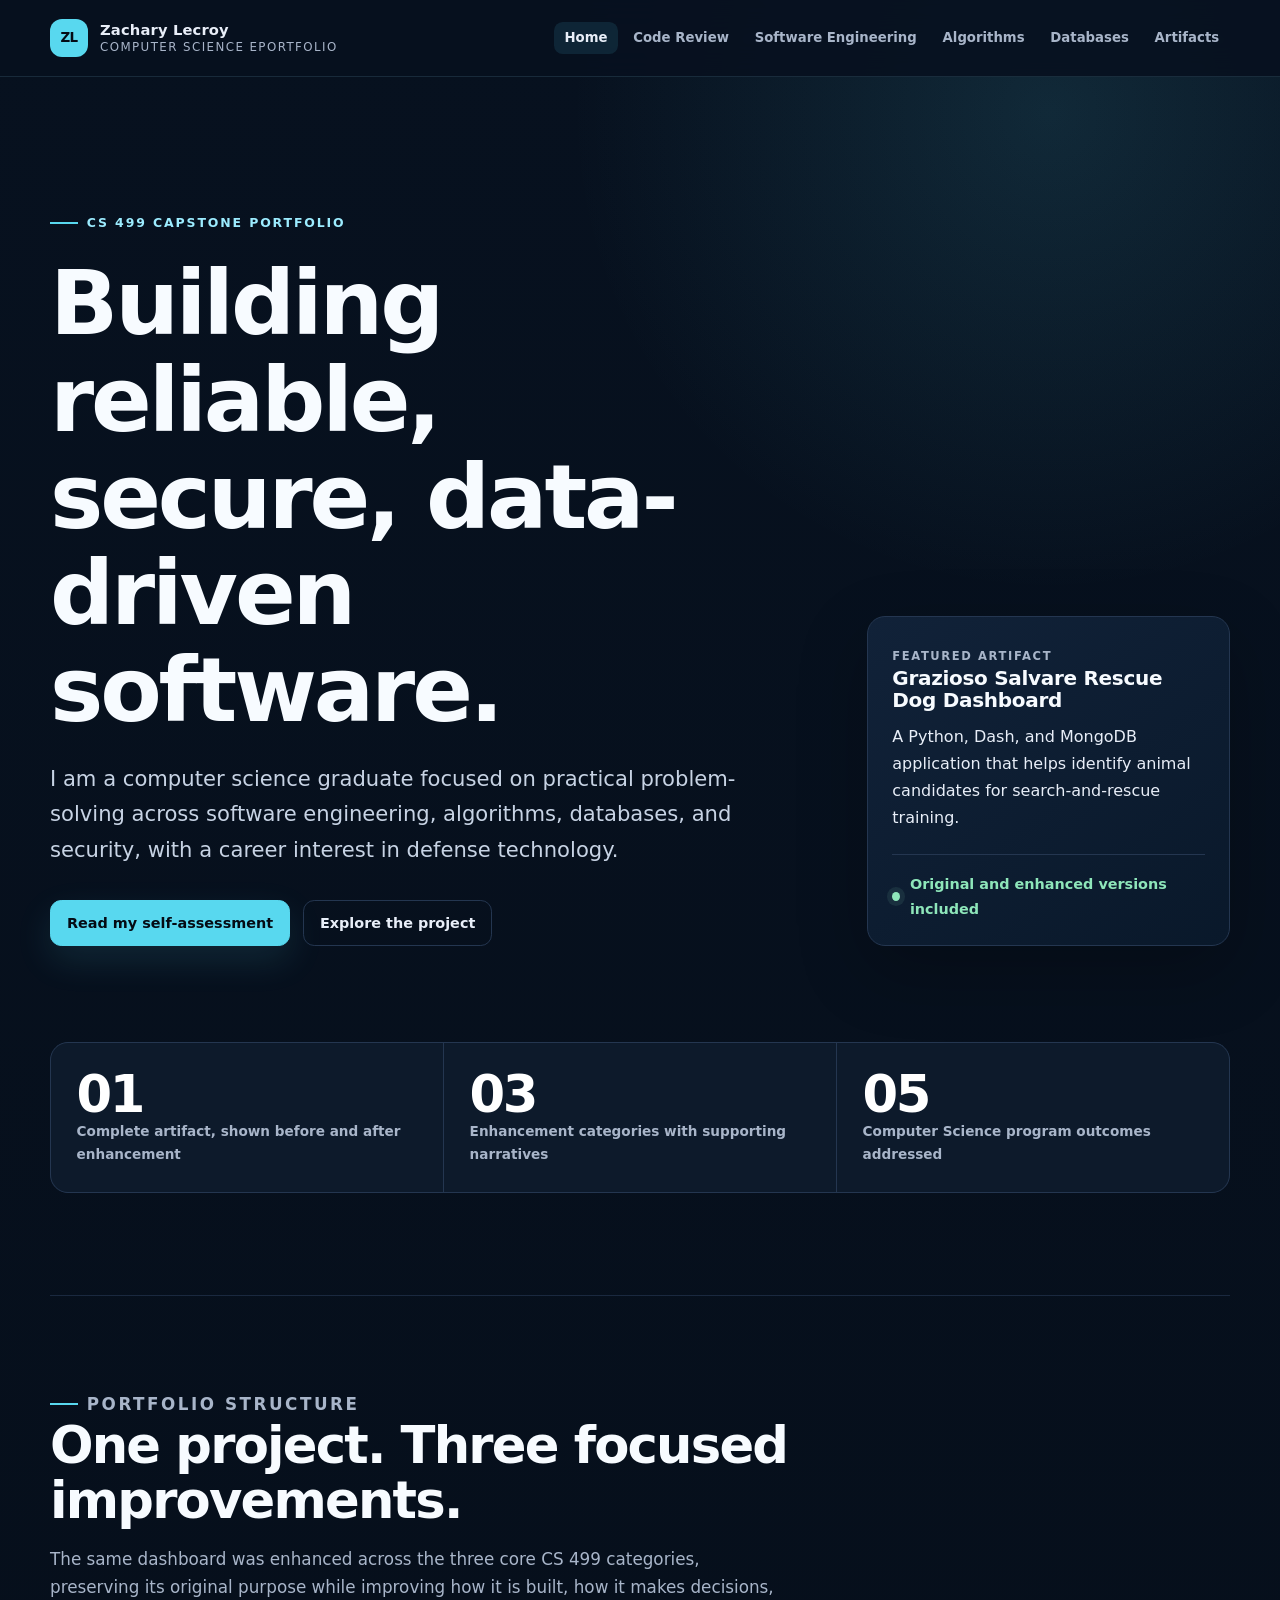
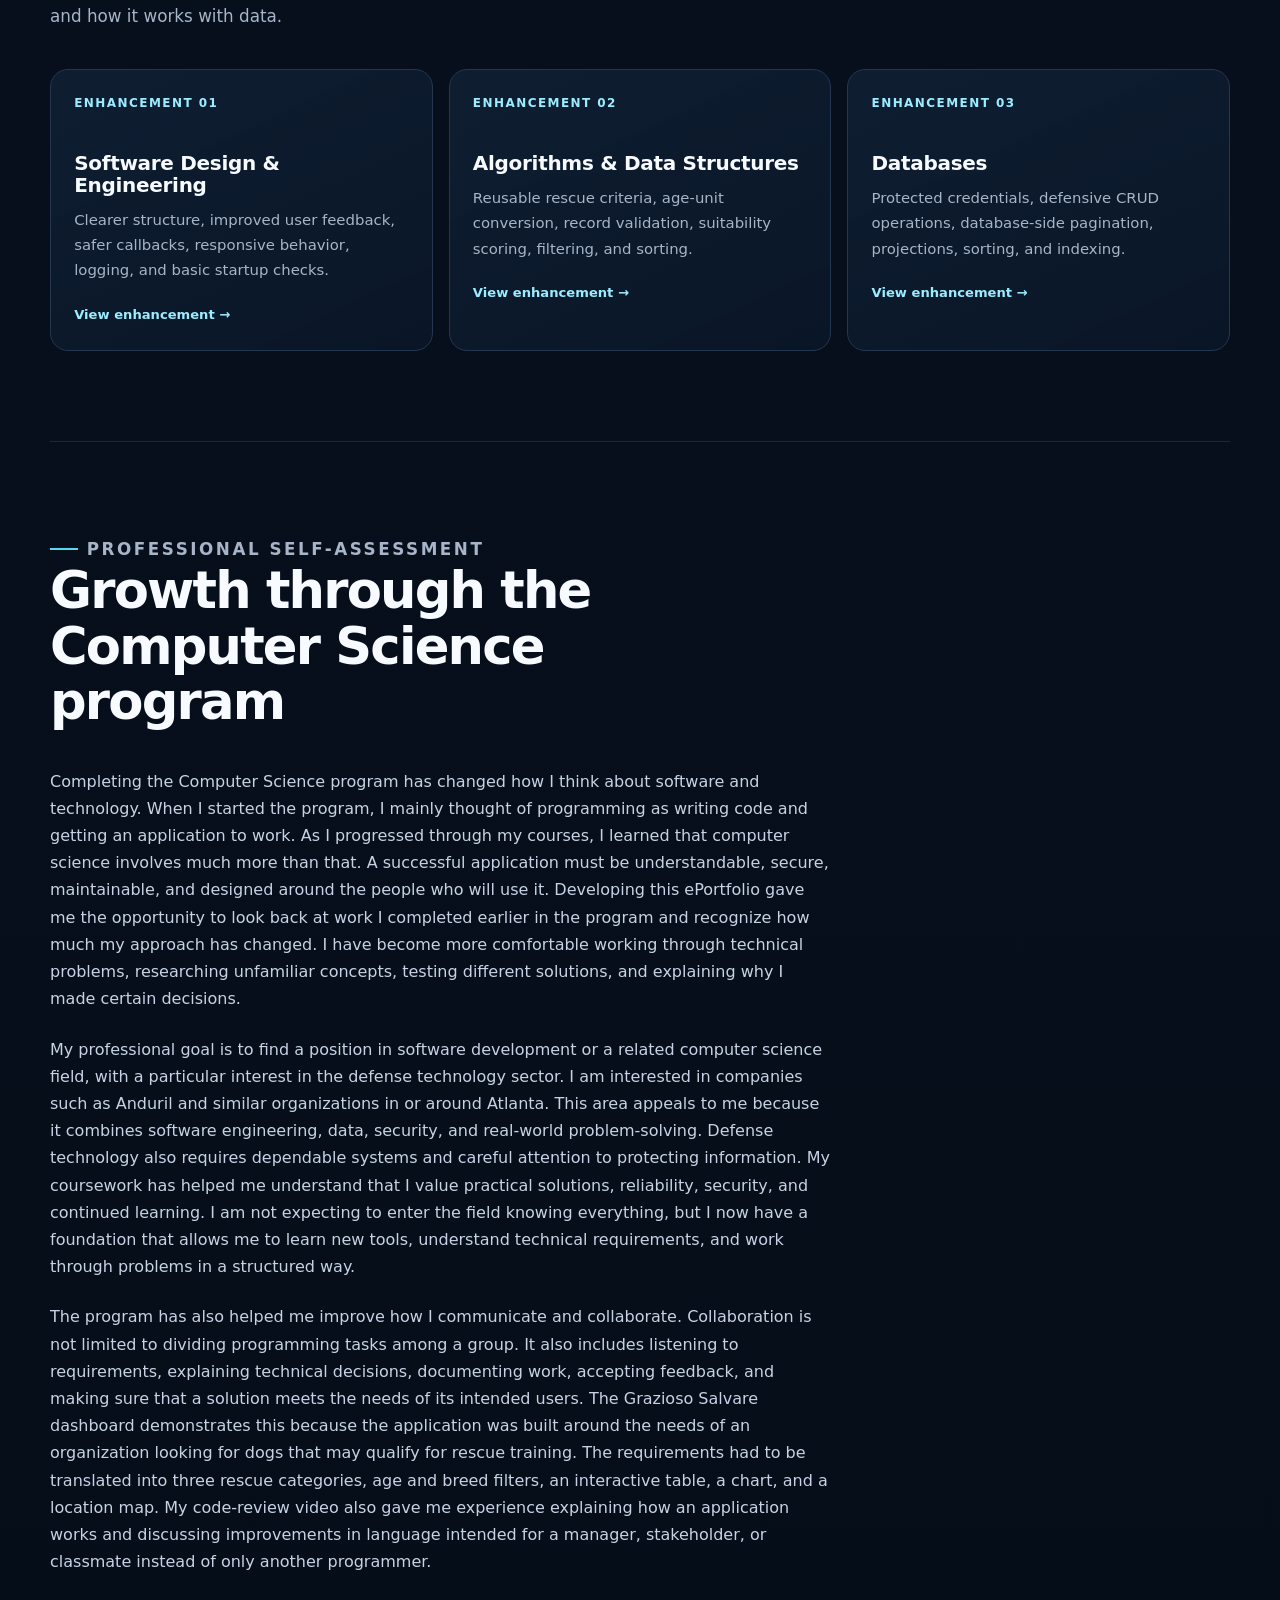
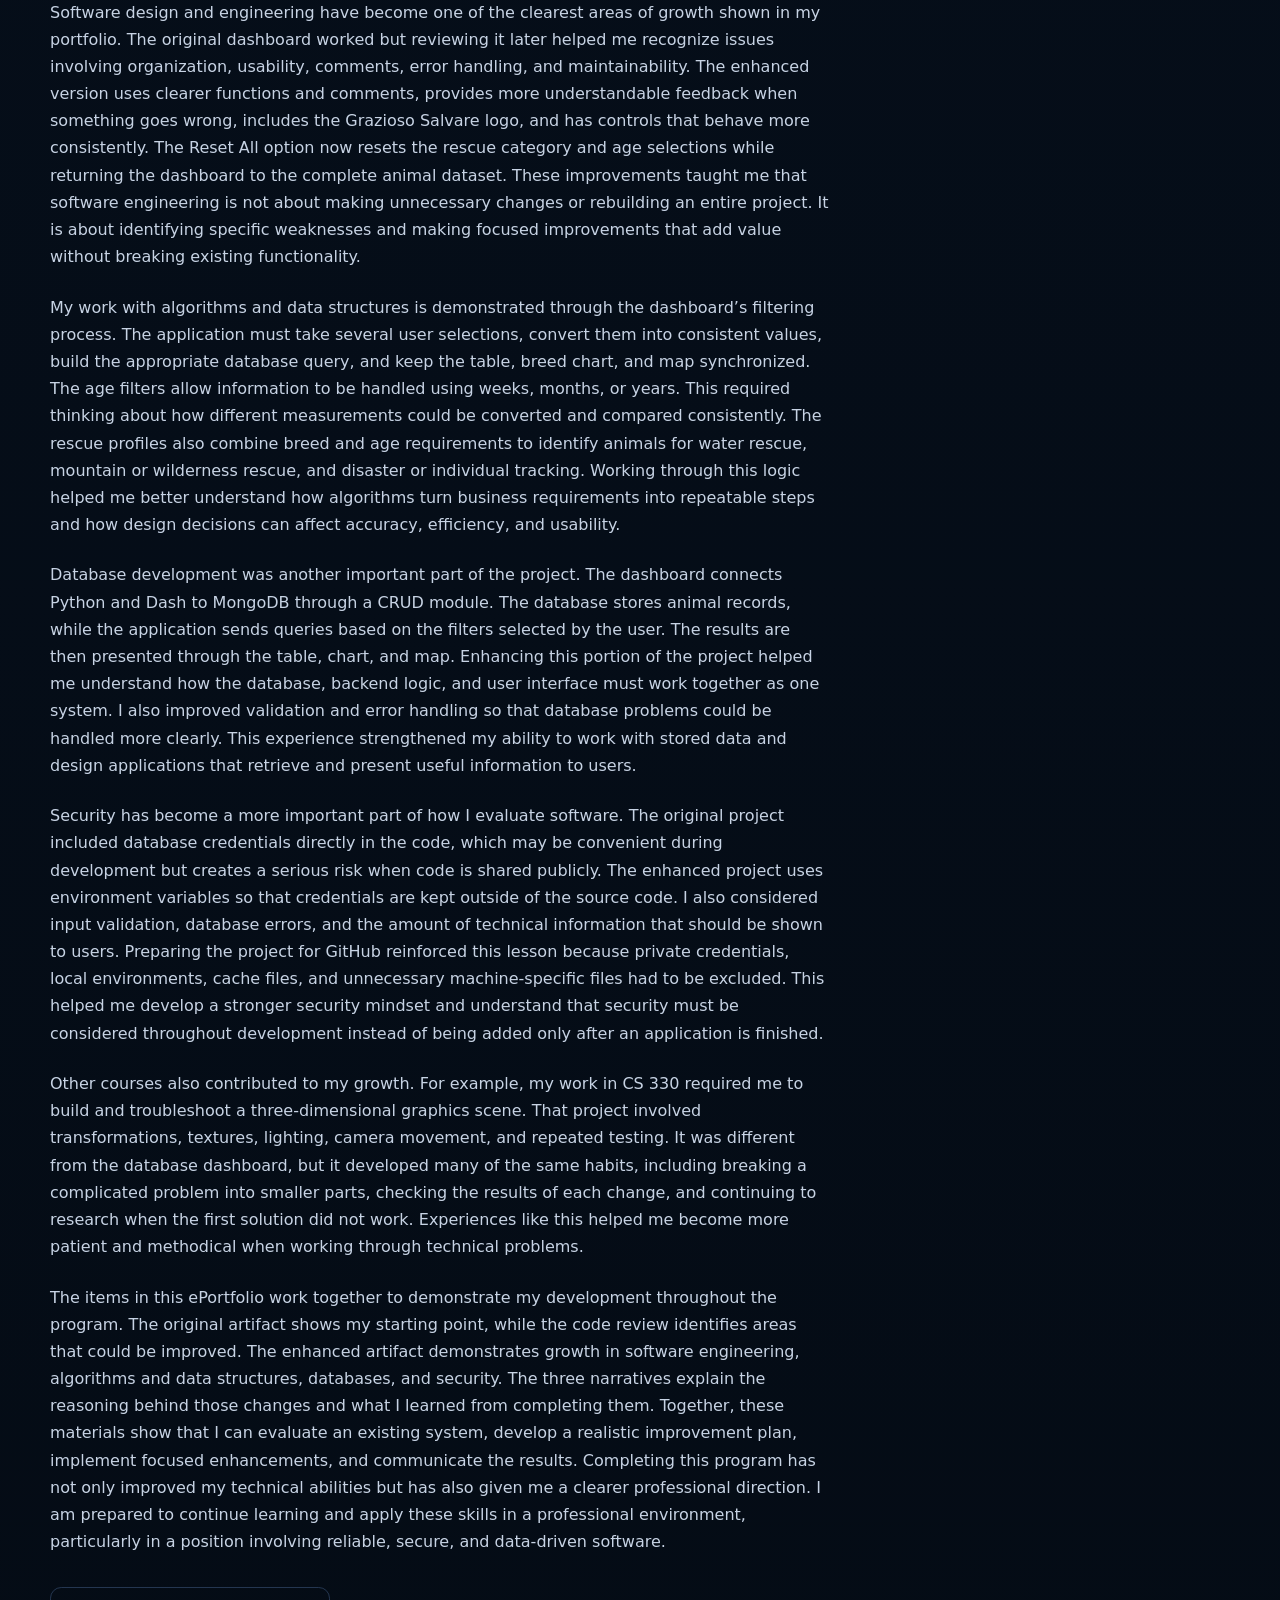
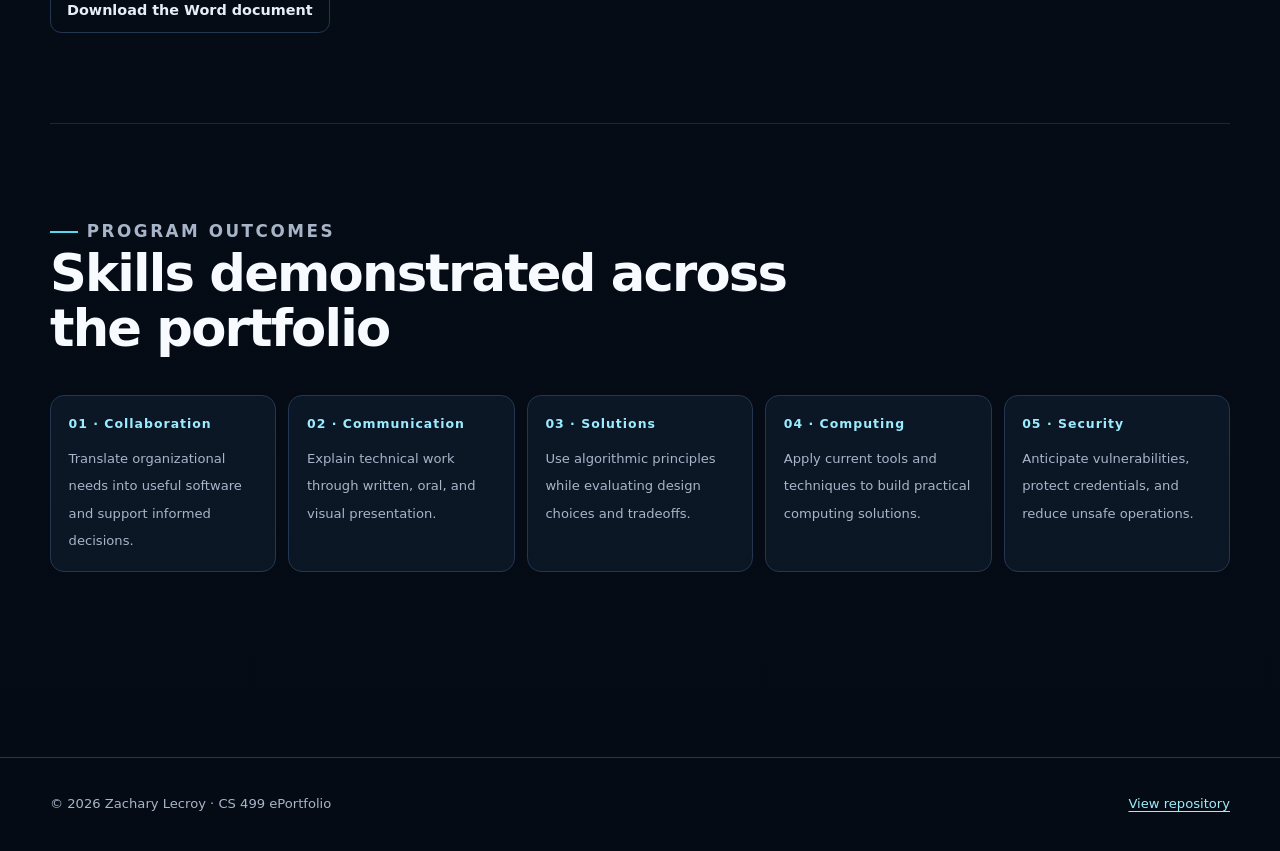
==== index.html @ 96d60557 "Build professional CS 499 ePortfolio" ====
<!doctype html>
<html lang="en">
<head>
  <meta charset="utf-8">
  <meta name="viewport" content="width=device-width, initial-scale=1">
  <meta name="description" content="Zachary Lecroy's CS 499 computer science ePortfolio, featuring software engineering, algorithms, database development, and security work.">
  <meta name="theme-color" content="#07111f">
  <title>Zachary Lecroy | Computer Science ePortfolio</title>
  <link rel="stylesheet" href="assets/style.css">
</head>
<body>
  <a class="skip-link" href="#main">Skip to content</a>
  <header class="site-header">
    <div class="nav-shell">
      <a class="brand" href="index.html" aria-label="Zachary Lecroy portfolio home">
        <span class="brand-mark">ZL</span>
        <span class="brand-copy"><strong>Zachary Lecroy</strong><span>Computer Science ePortfolio</span></span>
      </a>
      <nav class="site-nav" aria-label="Primary navigation">
        <a href="index.html" aria-current="page">Home</a>
        <a href="code-review.html">Code Review</a>
        <a href="software-engineering.html">Software Engineering</a>
        <a href="algorithms.html">Algorithms</a>
        <a href="databases.html">Databases</a>
        <a href="artifacts.html">Artifacts</a>
      </nav>
    </div>
  </header>

  <main id="main" class="page-shell">
    <section class="hero" aria-labelledby="hero-title">
      <div>
        <p class="eyebrow">CS 499 Capstone Portfolio</p>
        <h1 id="hero-title">Building reliable, secure, data-driven software.</h1>
        <p class="lead">I am a computer science graduate focused on practical problem-solving across software engineering, algorithms, databases, and security, with a career interest in defense technology.</p>
        <div class="hero-actions">
          <a class="button" href="#assessment">Read my self-assessment</a>
          <a class="button secondary" href="artifacts.html">Explore the project</a>
        </div>
      </div>
      <aside class="hero-panel" aria-label="Portfolio overview">
        <span class="label">Featured artifact</span>
        <h3>Grazioso Salvare Rescue Dog Dashboard</h3>
        <p>A Python, Dash, and MongoDB application that helps identify animal candidates for search-and-rescue training.</p>
        <div class="status-line"><span class="status-dot" aria-hidden="true"></span>Original and enhanced versions included</div>
      </aside>
    </section>

    <section class="metrics" aria-label="Portfolio contents">
      <div class="metric"><strong>01</strong><span>Complete artifact, shown before and after enhancement</span></div>
      <div class="metric"><strong>03</strong><span>Enhancement categories with supporting narratives</span></div>
      <div class="metric"><strong>05</strong><span>Computer Science program outcomes addressed</span></div>
    </section>

    <section class="section" aria-labelledby="work-title">
      <div class="section-heading">
        <p class="eyebrow">Portfolio structure</p>
        <h2 id="work-title">One project. Three focused improvements.</h2>
        <p>The same dashboard was enhanced across the three core CS 499 categories, preserving its original purpose while improving how it is built, how it makes decisions, and how it works with data.</p>
      </div>
      <div class="cards">
        <a class="card" href="software-engineering.html">
          <span class="card-number">Enhancement 01</span>
          <h3>Software Design &amp; Engineering</h3>
          <p>Clearer structure, improved user feedback, safer callbacks, responsive behavior, logging, and basic startup checks.</p>
          <span class="card-link">View enhancement →</span>
        </a>
        <a class="card" href="algorithms.html">
          <span class="card-number">Enhancement 02</span>
          <h3>Algorithms &amp; Data Structures</h3>
          <p>Reusable rescue criteria, age-unit conversion, record validation, suitability scoring, filtering, and sorting.</p>
          <span class="card-link">View enhancement →</span>
        </a>
        <a class="card" href="databases.html">
          <span class="card-number">Enhancement 03</span>
          <h3>Databases</h3>
          <p>Protected credentials, defensive CRUD operations, database-side pagination, projections, sorting, and indexing.</p>
          <span class="card-link">View enhancement →</span>
        </a>
      </div>
    </section>

    <section id="assessment" class="section" aria-labelledby="assessment-title">
      <div class="section-heading">
        <p class="eyebrow">Professional self-assessment</p>
        <h2 id="assessment-title">Growth through the Computer Science program</h2>
      </div>
      <article class="reading">
        <p>Completing the Computer Science program has changed how I think about software and technology. When I started the program, I mainly thought of programming as writing code and getting an application to work. As I progressed through my courses, I learned that computer science involves much more than that. A successful application must be understandable, secure, maintainable, and designed around the people who will use it. Developing this ePortfolio gave me the opportunity to look back at work I completed earlier in the program and recognize how much my approach has changed. I have become more comfortable working through technical problems, researching unfamiliar concepts, testing different solutions, and explaining why I made certain decisions.</p>

        <p>My professional goal is to find a position in software development or a related computer science field, with a particular interest in the defense technology sector. I am interested in companies such as Anduril and similar organizations in or around Atlanta. This area appeals to me because it combines software engineering, data, security, and real-world problem-solving. Defense technology also requires dependable systems and careful attention to protecting information. My coursework has helped me understand that I value practical solutions, reliability, security, and continued learning. I am not expecting to enter the field knowing everything, but I now have a foundation that allows me to learn new tools, understand technical requirements, and work through problems in a structured way.</p>

        <p>The program has also helped me improve how I communicate and collaborate. Collaboration is not limited to dividing programming tasks among a group. It also includes listening to requirements, explaining technical decisions, documenting work, accepting feedback, and making sure that a solution meets the needs of its intended users. The Grazioso Salvare dashboard demonstrates this because the application was built around the needs of an organization looking for dogs that may qualify for rescue training. The requirements had to be translated into three rescue categories, age and breed filters, an interactive table, a chart, and a location map. My code-review video also gave me experience explaining how an application works and discussing improvements in language intended for a manager, stakeholder, or classmate instead of only another programmer.</p>

        <p>Software design and engineering have become one of the clearest areas of growth shown in my portfolio. The original dashboard worked but reviewing it later helped me recognize issues involving organization, usability, comments, error handling, and maintainability. The enhanced version uses clearer functions and comments, provides more understandable feedback when something goes wrong, includes the Grazioso Salvare logo, and has controls that behave more consistently. The Reset All option now resets the rescue category and age selections while returning the dashboard to the complete animal dataset. These improvements taught me that software engineering is not about making unnecessary changes or rebuilding an entire project. It is about identifying specific weaknesses and making focused improvements that add value without breaking existing functionality.</p>

        <p>My work with algorithms and data structures is demonstrated through the dashboard’s filtering process. The application must take several user selections, convert them into consistent values, build the appropriate database query, and keep the table, breed chart, and map synchronized. The age filters allow information to be handled using weeks, months, or years. This required thinking about how different measurements could be converted and compared consistently. The rescue profiles also combine breed and age requirements to identify animals for water rescue, mountain or wilderness rescue, and disaster or individual tracking. Working through this logic helped me better understand how algorithms turn business requirements into repeatable steps and how design decisions can affect accuracy, efficiency, and usability.</p>

        <p>Database development was another important part of the project. The dashboard connects Python and Dash to MongoDB through a CRUD module. The database stores animal records, while the application sends queries based on the filters selected by the user. The results are then presented through the table, chart, and map. Enhancing this portion of the project helped me understand how the database, backend logic, and user interface must work together as one system. I also improved validation and error handling so that database problems could be handled more clearly. This experience strengthened my ability to work with stored data and design applications that retrieve and present useful information to users.</p>

        <p>Security has become a more important part of how I evaluate software. The original project included database credentials directly in the code, which may be convenient during development but creates a serious risk when code is shared publicly. The enhanced project uses environment variables so that credentials are kept outside of the source code. I also considered input validation, database errors, and the amount of technical information that should be shown to users. Preparing the project for GitHub reinforced this lesson because private credentials, local environments, cache files, and unnecessary machine-specific files had to be excluded. This helped me develop a stronger security mindset and understand that security must be considered throughout development instead of being added only after an application is finished.</p>

        <p>Other courses also contributed to my growth. For example, my work in CS 330 required me to build and troubleshoot a three-dimensional graphics scene. That project involved transformations, textures, lighting, camera movement, and repeated testing. It was different from the database dashboard, but it developed many of the same habits, including breaking a complicated problem into smaller parts, checking the results of each change, and continuing to research when the first solution did not work. Experiences like this helped me become more patient and methodical when working through technical problems.</p>

        <p>The items in this ePortfolio work together to demonstrate my development throughout the program. The original artifact shows my starting point, while the code review identifies areas that could be improved. The enhanced artifact demonstrates growth in software engineering, algorithms and data structures, databases, and security. The three narratives explain the reasoning behind those changes and what I learned from completing them. Together, these materials show that I can evaluate an existing system, develop a realistic improvement plan, implement focused enhancements, and communicate the results. Completing this program has not only improved my technical abilities but has also given me a clearer professional direction. I am prepared to continue learning and apply these skills in a professional environment, particularly in a position involving reliable, secure, and data-driven software.</p>

        <div class="button-row">
          <a class="button secondary" href="self-assessment/Professional%20Self-Assessment.docx">Download the Word document</a>
        </div>
      </article>
    </section>

    <section class="section" aria-labelledby="outcomes-title">
      <div class="section-heading">
        <p class="eyebrow">Program outcomes</p>
        <h2 id="outcomes-title">Skills demonstrated across the portfolio</h2>
      </div>
      <div class="outcomes">
        <div class="outcome"><strong>01 · Collaboration</strong><span>Translate organizational needs into useful software and support informed decisions.</span></div>
        <div class="outcome"><strong>02 · Communication</strong><span>Explain technical work through written, oral, and visual presentation.</span></div>
        <div class="outcome"><strong>03 · Solutions</strong><span>Use algorithmic principles while evaluating design choices and tradeoffs.</span></div>
        <div class="outcome"><strong>04 · Computing</strong><span>Apply current tools and techniques to build practical computing solutions.</span></div>
        <div class="outcome"><strong>05 · Security</strong><span>Anticipate vulnerabilities, protect credentials, and reduce unsafe operations.</span></div>
      </div>
    </section>
  </main>

  <footer class="site-footer">
    <div class="footer-shell"><p>© <span data-year></span> Zachary Lecroy · CS 499 ePortfolio</p><a href="https://github.com/zl714/zl714.github.io">View repository</a></div>
  </footer>
  <script src="assets/site.js"></script>
</body>
</html>
---- assets/style.css ----
:root {
  --ink: #e8eef8;
  --muted: #a8b5c9;
  --page: #07111f;
  --page-deep: #040b14;
  --panel: #0d1a2b;
  --panel-soft: #12233a;
  --line: #243650;
  --accent: #58d8ef;
  --accent-strong: #9cecff;
  --success: #8ee6ba;
  --max: 1180px;
  --reading: 780px;
  --radius: 18px;
  --shadow: 0 24px 70px rgba(0, 0, 0, 0.24);
}

* {
  box-sizing: border-box;
}

html {
  scroll-behavior: smooth;
}

body {
  margin: 0;
  min-height: 100vh;
  color: var(--ink);
  background:
    radial-gradient(circle at 82% 2%, rgba(88, 216, 239, 0.12), transparent 30rem),
    linear-gradient(180deg, var(--page) 0%, var(--page-deep) 100%);
  font-family: Inter, ui-sans-serif, system-ui, -apple-system, BlinkMacSystemFont, "Segoe UI", sans-serif;
  font-size: 16px;
  line-height: 1.7;
}

a {
  color: var(--accent-strong);
  text-underline-offset: 0.2em;
}

a:hover {
  color: #fff;
}

img {
  max-width: 100%;
}

.skip-link {
  position: fixed;
  top: 0.75rem;
  left: 0.75rem;
  z-index: 100;
  padding: 0.65rem 0.9rem;
  color: var(--page-deep);
  background: #fff;
  border-radius: 0.5rem;
  transform: translateY(-180%);
}

.skip-link:focus {
  transform: translateY(0);
}

.site-header {
  position: sticky;
  top: 0;
  z-index: 30;
  border-bottom: 1px solid rgba(156, 236, 255, 0.12);
  background: rgba(7, 17, 31, 0.88);
  backdrop-filter: blur(16px);
}

.nav-shell {
  width: min(calc(100% - 2rem), var(--max));
  min-height: 76px;
  margin: 0 auto;
  display: flex;
  align-items: center;
  justify-content: space-between;
  gap: 1.5rem;
}

.brand {
  display: inline-flex;
  align-items: center;
  gap: 0.75rem;
  color: var(--ink);
  text-decoration: none;
  white-space: nowrap;
}

.brand-mark {
  width: 38px;
  height: 38px;
  display: grid;
  place-items: center;
  color: var(--page-deep);
  background: var(--accent);
  border-radius: 12px;
  font-size: 0.84rem;
  font-weight: 850;
  letter-spacing: -0.04em;
}

.brand-copy {
  display: grid;
  line-height: 1.1;
}

.brand-copy strong {
  font-size: 0.92rem;
  letter-spacing: 0.01em;
}

.brand-copy span {
  margin-top: 0.22rem;
  color: var(--muted);
  font-size: 0.74rem;
  letter-spacing: 0.12em;
  text-transform: uppercase;
}

.site-nav {
  display: flex;
  align-items: center;
  justify-content: flex-end;
  gap: 0.25rem;
  flex-wrap: wrap;
}

.site-nav a {
  padding: 0.52rem 0.68rem;
  color: var(--muted);
  border-radius: 0.55rem;
  font-size: 0.83rem;
  font-weight: 700;
  line-height: 1.2;
  text-decoration: none;
}

.site-nav a:hover,
.site-nav a[aria-current="page"] {
  color: var(--ink);
  background: rgba(88, 216, 239, 0.11);
}

.page-shell {
  width: min(calc(100% - 2rem), var(--max));
  margin: 0 auto;
}

.hero {
  padding: clamp(4.5rem, 10vw, 8rem) 0 clamp(3.5rem, 8vw, 6rem);
  display: grid;
  grid-template-columns: minmax(0, 1.35fr) minmax(280px, 0.65fr);
  align-items: end;
  gap: clamp(2rem, 5vw, 5rem);
}

.eyebrow {
  display: inline-flex;
  align-items: center;
  gap: 0.55rem;
  margin: 0 0 1.35rem;
  color: var(--accent-strong);
  font-size: 0.78rem;
  font-weight: 800;
  letter-spacing: 0.15em;
  text-transform: uppercase;
}

.eyebrow::before {
  width: 28px;
  height: 2px;
  content: "";
  background: var(--accent);
}

h1,
h2,
h3 {
  margin-top: 0;
  color: #f7fbff;
  font-weight: 760;
  line-height: 1.08;
  letter-spacing: -0.035em;
}

h1 {
  margin-bottom: 1.35rem;
  font-size: clamp(3rem, 7vw, 6.2rem);
  max-width: 12ch;
}

.inner-hero h1 {
  max-width: 17ch;
  font-size: clamp(2.7rem, 6vw, 5rem);
}

h2 {
  margin-bottom: 1rem;
  font-size: clamp(2rem, 4vw, 3.25rem);
}

h3 {
  margin-bottom: 0.7rem;
  font-size: 1.25rem;
  letter-spacing: -0.015em;
}

.lead {
  max-width: 710px;
  margin: 0;
  color: #c7d3e4;
  font-size: clamp(1.08rem, 2vw, 1.32rem);
}

.hero-actions,
.button-row {
  margin-top: 2rem;
  display: flex;
  align-items: center;
  gap: 0.8rem;
  flex-wrap: wrap;
}

.button {
  min-height: 46px;
  padding: 0.72rem 1rem;
  display: inline-flex;
  align-items: center;
  justify-content: center;
  gap: 0.45rem;
  color: var(--page-deep);
  background: var(--accent);
  border: 1px solid var(--accent);
  border-radius: 0.7rem;
  font-size: 0.9rem;
  font-weight: 800;
  line-height: 1.2;
  text-decoration: none;
  box-shadow: 0 14px 36px rgba(88, 216, 239, 0.12);
}

.button:hover {
  color: #000;
  background: #fff;
  border-color: #fff;
}

.button.secondary {
  color: var(--ink);
  background: transparent;
  border-color: var(--line);
  box-shadow: none;
}

.button.secondary:hover {
  color: var(--ink);
  background: var(--panel-soft);
  border-color: var(--accent);
}

.hero-panel {
  padding: 1.5rem;
  background: linear-gradient(145deg, rgba(18, 35, 58, 0.94), rgba(10, 25, 43, 0.94));
  border: 1px solid var(--line);
  border-radius: var(--radius);
  box-shadow: var(--shadow);
}

.hero-panel .label,
.meta-label {
  color: var(--muted);
  font-size: 0.72rem;
  font-weight: 800;
  letter-spacing: 0.14em;
  text-transform: uppercase;
}

.hero-panel p {
  margin: 0.55rem 0 0;
}

.status-line {
  margin-top: 1.4rem;
  padding-top: 1.1rem;
  display: flex;
  align-items: center;
  gap: 0.6rem;
  color: var(--success);
  border-top: 1px solid var(--line);
  font-size: 0.9rem;
  font-weight: 700;
}

.status-dot {
  width: 9px;
  height: 9px;
  background: var(--success);
  border-radius: 50%;
  box-shadow: 0 0 0 5px rgba(142, 230, 186, 0.09);
}

.metrics {
  margin-bottom: clamp(4rem, 8vw, 7rem);
  display: grid;
  grid-template-columns: repeat(3, 1fr);
  gap: 1px;
  overflow: hidden;
  background: var(--line);
  border: 1px solid var(--line);
  border-radius: var(--radius);
}

.metric {
  min-height: 145px;
  padding: 1.6rem;
  display: flex;
  flex-direction: column;
  justify-content: space-between;
  background: var(--panel);
}

.metric strong {
  color: #fff;
  font-size: clamp(2rem, 4vw, 3.2rem);
  line-height: 1;
  letter-spacing: -0.05em;
}

.metric span {
  color: var(--muted);
  font-size: 0.85rem;
  font-weight: 700;
}

.section {
  padding: clamp(3rem, 7vw, 6rem) 0;
  border-top: 1px solid rgba(36, 54, 80, 0.68);
}

.section-heading {
  max-width: 740px;
  margin-bottom: 2.4rem;
}

.section-heading p {
  margin: 0;
  color: var(--muted);
  font-size: 1.05rem;
}

.reading {
  max-width: var(--reading);
}

.reading p {
  margin: 0 0 1.45rem;
  color: #c7d3e4;
}

.reading h2 {
  margin-top: 3.5rem;
}

.reading h3 {
  margin-top: 2.6rem;
}

.cards {
  display: grid;
  grid-template-columns: repeat(3, minmax(0, 1fr));
  gap: 1rem;
}

.card {
  min-height: 100%;
  padding: 1.45rem;
  color: inherit;
  background: linear-gradient(155deg, rgba(18, 35, 58, 0.72), rgba(10, 23, 40, 0.86));
  border: 1px solid var(--line);
  border-radius: var(--radius);
  text-decoration: none;
  transition: transform 160ms ease, border-color 160ms ease, background 160ms ease;
}

.card:hover {
  color: inherit;
  background: var(--panel-soft);
  border-color: rgba(88, 216, 239, 0.62);
  transform: translateY(-3px);
}

.card-number {
  display: block;
  margin-bottom: 2.5rem;
  color: var(--accent-strong);
  font-size: 0.75rem;
  font-weight: 850;
  letter-spacing: 0.12em;
  text-transform: uppercase;
}

.card p {
  margin: 0;
  color: var(--muted);
  font-size: 0.93rem;
}

.card-link {
  display: inline-block;
  margin-top: 1.25rem;
  color: var(--accent-strong);
  font-size: 0.82rem;
  font-weight: 800;
}

.outcomes {
  display: grid;
  grid-template-columns: repeat(5, minmax(0, 1fr));
  gap: 0.75rem;
}

.outcome {
  padding: 1.1rem;
  background: rgba(13, 26, 43, 0.78);
  border: 1px solid var(--line);
  border-radius: 14px;
}

.outcome strong {
  display: block;
  margin-bottom: 0.6rem;
  color: var(--accent-strong);
  font-size: 0.78rem;
  letter-spacing: 0.08em;
}

.outcome span {
  color: var(--muted);
  font-size: 0.82rem;
  line-height: 1.45;
}

.inner-hero {
  padding: clamp(4rem, 9vw, 7rem) 0 clamp(3rem, 6vw, 4.5rem);
}

.inner-hero .lead {
  max-width: 760px;
}

.meta-row {
  margin-top: 2rem;
  display: flex;
  gap: 0.75rem;
  flex-wrap: wrap;
}

.pill {
  padding: 0.42rem 0.7rem;
  color: #bfd0e7;
  background: rgba(18, 35, 58, 0.78);
  border: 1px solid var(--line);
  border-radius: 999px;
  font-size: 0.78rem;
  font-weight: 700;
}

.split {
  display: grid;
  grid-template-columns: minmax(0, 0.74fr) minmax(300px, 0.26fr);
  align-items: start;
  gap: clamp(2rem, 6vw, 5rem);
}

.aside {
  position: sticky;
  top: 105px;
  padding: 1.35rem;
  background: rgba(13, 26, 43, 0.82);
  border: 1px solid var(--line);
  border-radius: var(--radius);
}

.aside h2 {
  margin-bottom: 1rem;
  font-size: 1.05rem;
  letter-spacing: -0.01em;
}

.aside ul {
  margin: 0;
  padding: 0;
  list-style: none;
}

.aside li + li {
  margin-top: 0.7rem;
}

.aside a {
  color: var(--muted);
  font-size: 0.88rem;
  font-weight: 700;
  text-decoration: none;
}

.aside a:hover {
  color: var(--accent-strong);
}

.callout {
  margin: 2.2rem 0;
  padding: 1.3rem 1.4rem;
  background: rgba(88, 216, 239, 0.075);
  border: 1px solid rgba(88, 216, 239, 0.26);
  border-left: 4px solid var(--accent);
  border-radius: 0 14px 14px 0;
}

.callout p {
  margin: 0;
  color: #d8e7f5;
}

.artifact-compare {
  display: grid;
  grid-template-columns: repeat(2, minmax(0, 1fr));
  gap: 1rem;
}

.artifact-panel {
  padding: clamp(1.4rem, 4vw, 2rem);
  background: var(--panel);
  border: 1px solid var(--line);
  border-radius: var(--radius);
}

.artifact-panel.enhanced {
  border-color: rgba(88, 216, 239, 0.5);
  box-shadow: 0 20px 60px rgba(88, 216, 239, 0.06);
}

.artifact-panel ul,
.check-list {
  padding-left: 1.2rem;
  color: var(--muted);
}

.artifact-panel li + li,
.check-list li + li {
  margin-top: 0.45rem;
}

.logo-frame {
  min-height: 230px;
  margin-bottom: 1.5rem;
  display: grid;
  place-items: center;
  background: #f8fafc;
  border-radius: 14px;
}

.logo-frame img {
  width: min(70%, 300px);
  max-height: 190px;
  object-fit: contain;
}

.video-panel {
  padding: clamp(1.6rem, 4vw, 2.5rem);
  display: grid;
  grid-template-columns: minmax(0, 1fr) auto;
  align-items: center;
  gap: 2rem;
  background: linear-gradient(145deg, rgba(18, 35, 58, 0.95), rgba(8, 21, 37, 0.95));
  border: 1px solid var(--line);
  border-radius: var(--radius);
  box-shadow: var(--shadow);
}

.video-panel p {
  max-width: 700px;
  margin: 0;
  color: var(--muted);
}

.release-mark {
  width: 86px;
  height: 86px;
  display: grid;
  place-items: center;
  color: var(--page-deep);
  background: var(--accent);
  border-radius: 24px;
  font-size: 1.7rem;
  font-weight: 900;
}

.site-footer {
  margin-top: clamp(3rem, 8vw, 6rem);
  padding: 2.2rem 0;
  color: var(--muted);
  border-top: 1px solid var(--line);
}

.footer-shell {
  width: min(calc(100% - 2rem), var(--max));
  margin: 0 auto;
  display: flex;
  align-items: center;
  justify-content: space-between;
  gap: 1rem;
  flex-wrap: wrap;
  font-size: 0.82rem;
}

.footer-shell p {
  margin: 0;
}

:focus-visible {
  outline: 3px solid var(--accent-strong);
  outline-offset: 3px;
}

@media (max-width: 980px) {
  .nav-shell {
    padding: 0.8rem 0;
    align-items: flex-start;
    flex-direction: column;
  }

  .site-nav {
    justify-content: flex-start;
  }

  .hero,
  .split {
    grid-template-columns: 1fr;
  }

  .hero-panel {
    max-width: 560px;
  }

  .aside {
    position: static;
  }

  .outcomes {
    grid-template-columns: repeat(3, 1fr);
  }
}

@media (max-width: 720px) {
  body {
    line-height: 1.65;
  }

  .brand-copy span {
    display: none;
  }

  .site-nav a {
    padding: 0.45rem 0.5rem;
    font-size: 0.76rem;
  }

  .hero {
    padding-top: 3.5rem;
  }

  h1 {
    font-size: clamp(2.75rem, 15vw, 4rem);
  }

  .metrics,
  .cards,
  .artifact-compare,
  .video-panel {
    grid-template-columns: 1fr;
  }

  .metrics {
    gap: 1px;
  }

  .metric {
    min-height: 115px;
  }

  .outcomes {
    grid-template-columns: 1fr 1fr;
  }

  .release-mark {
    width: 64px;
    height: 64px;
    border-radius: 18px;
  }
}

@media (prefers-reduced-motion: reduce) {
  html {
    scroll-behavior: auto;
  }

  *,
  *::before,
  *::after {
    transition-duration: 0.01ms !important;
  }
}
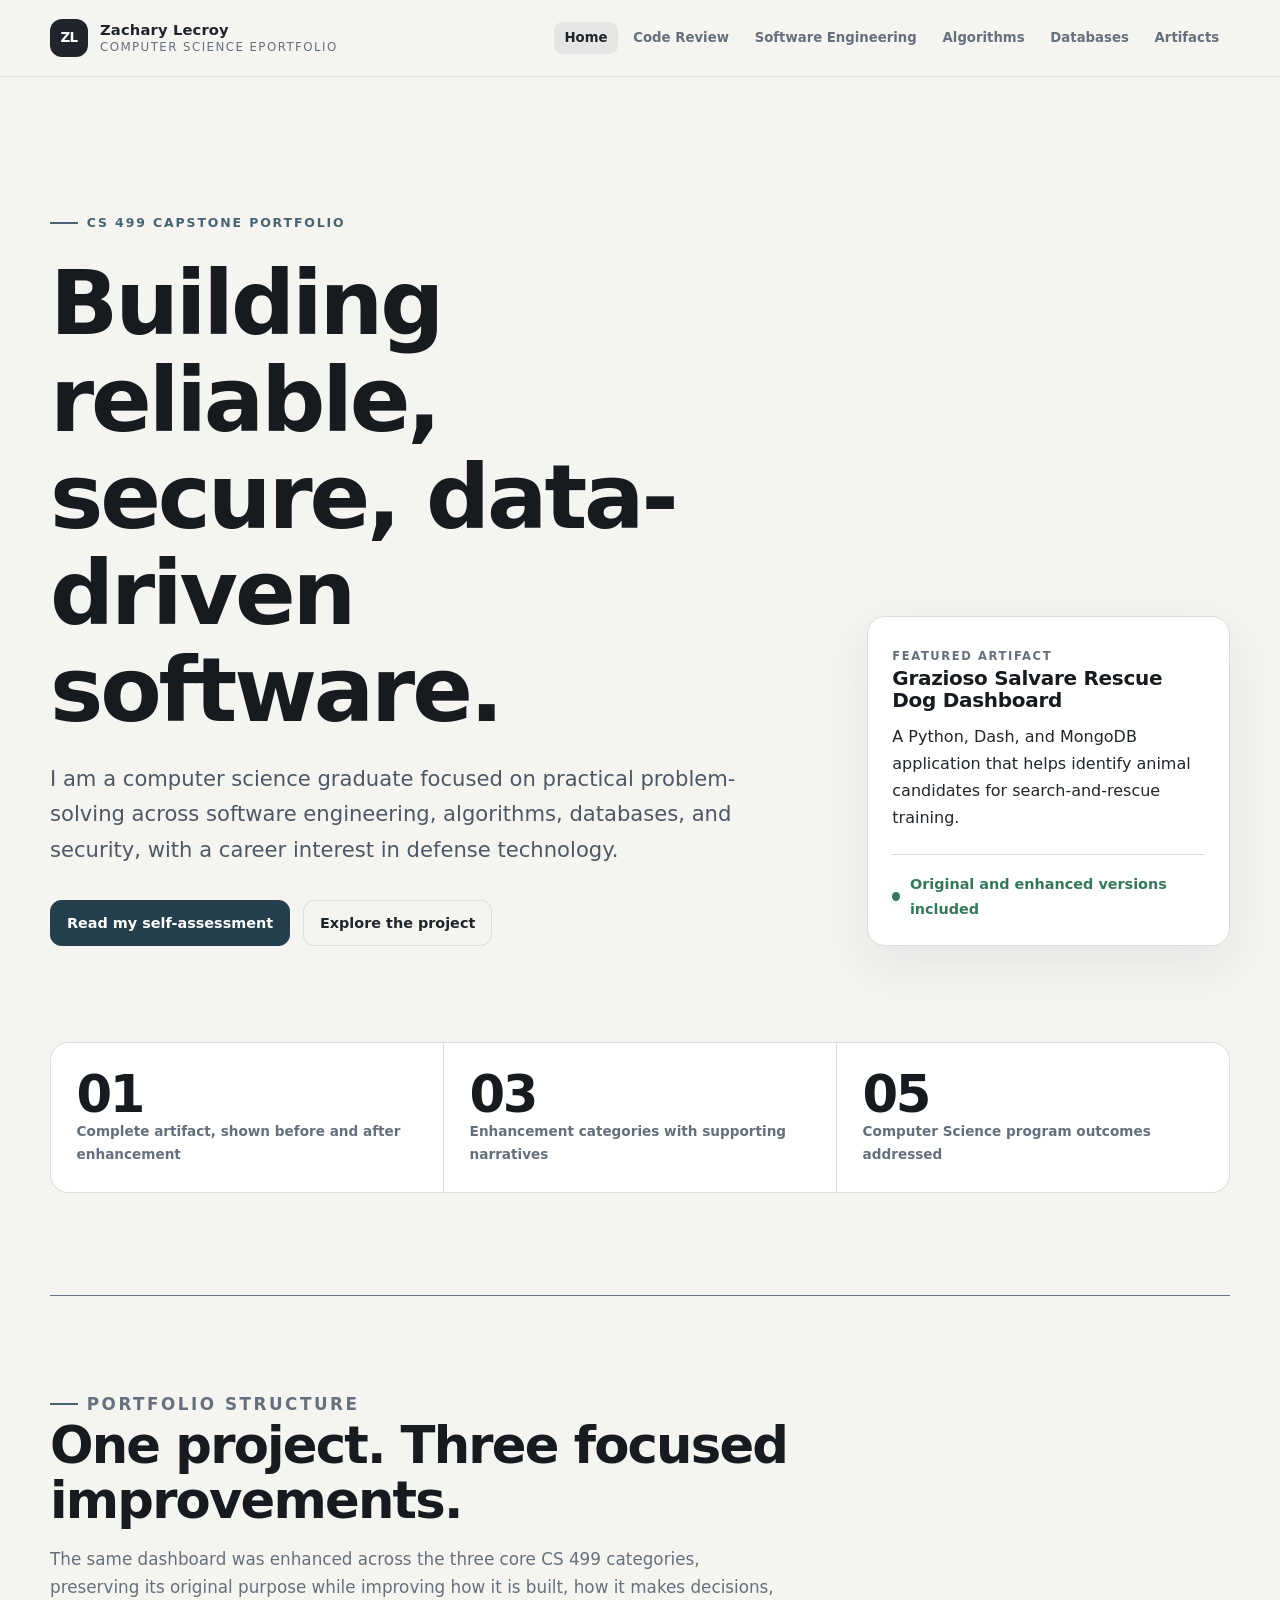
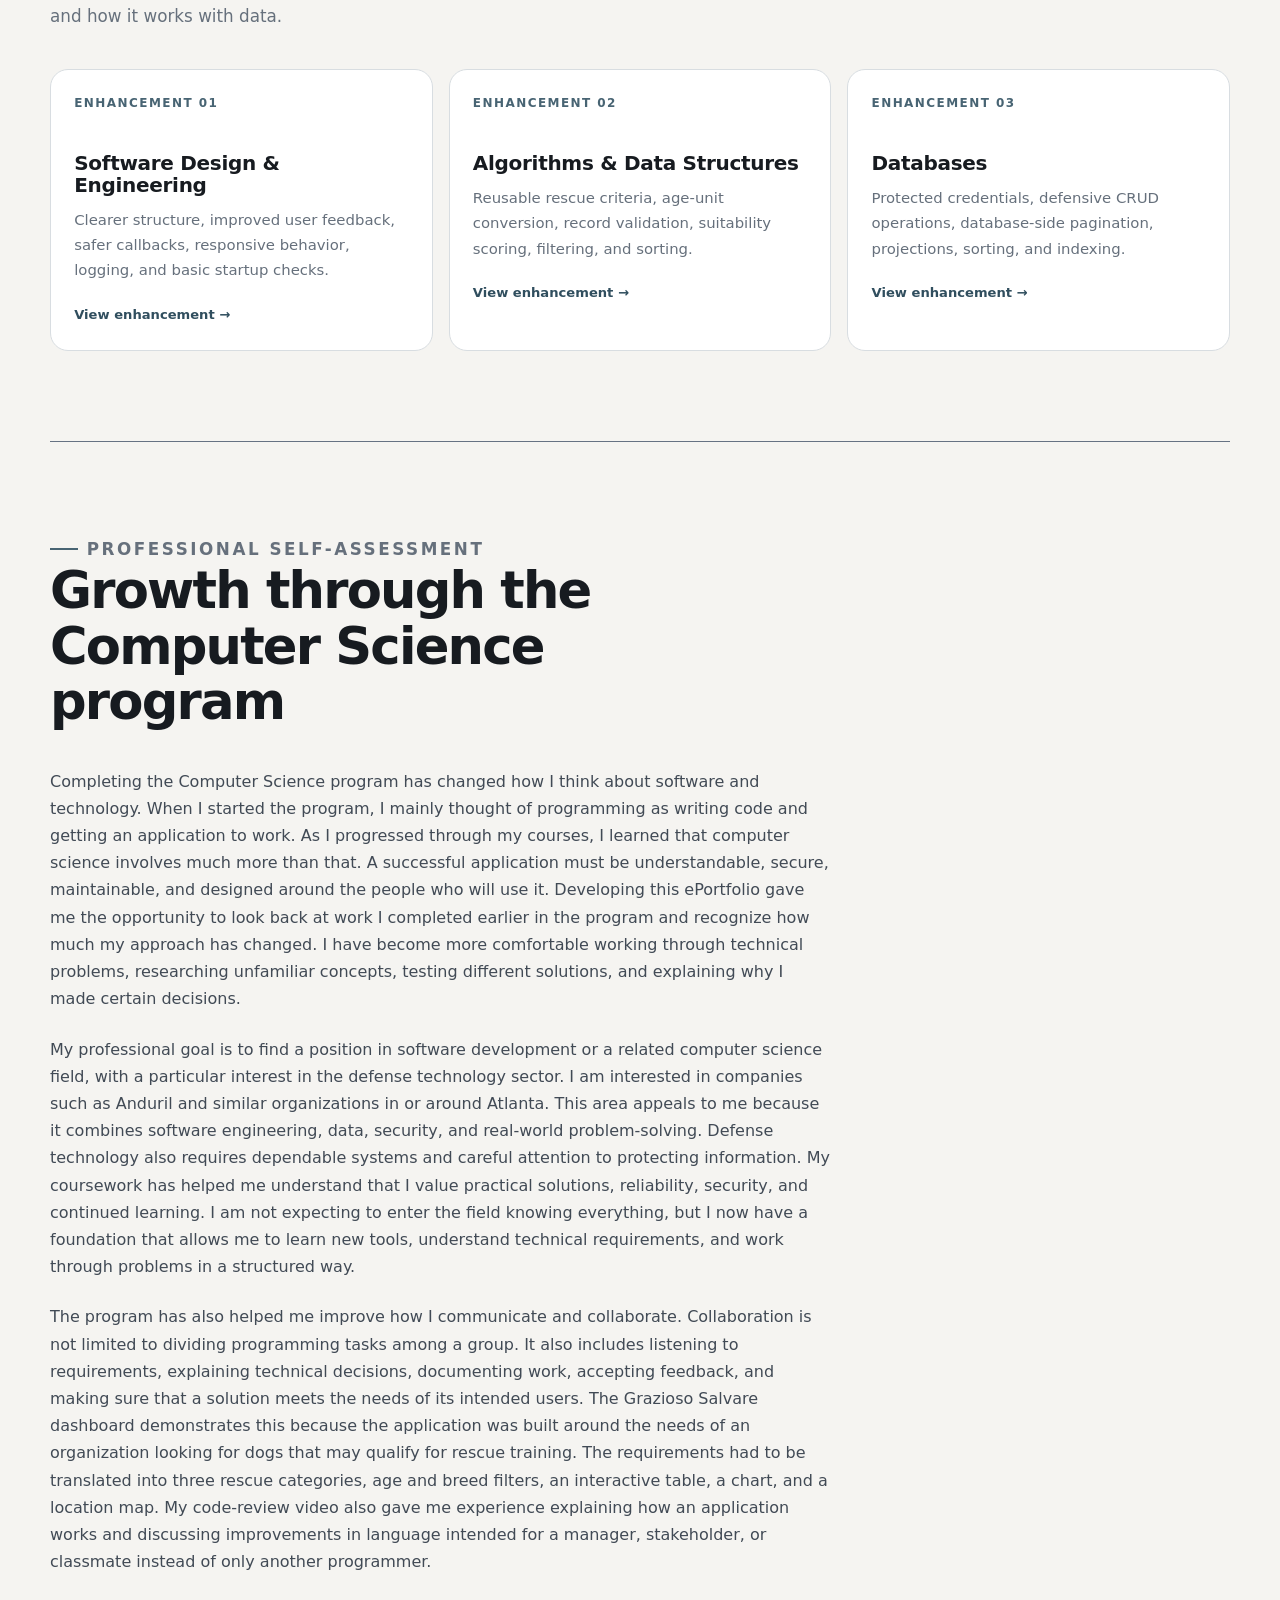
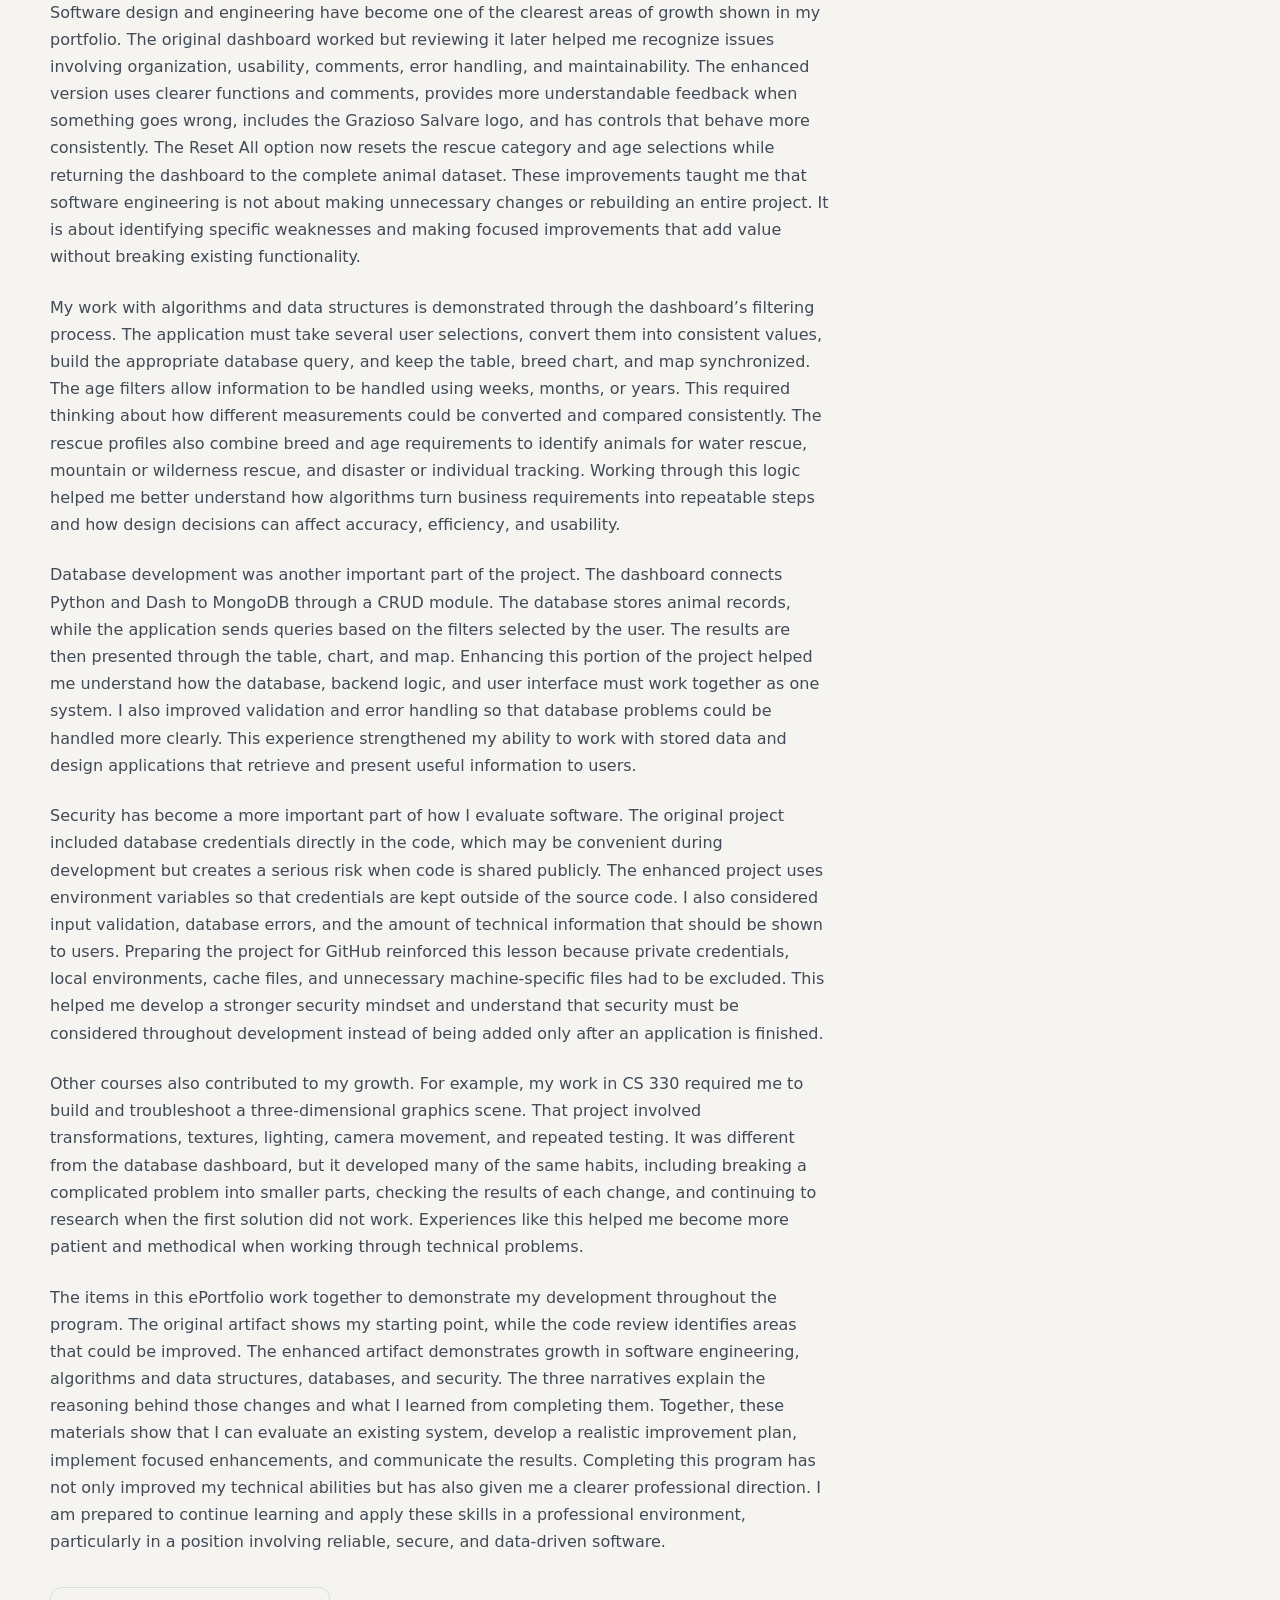
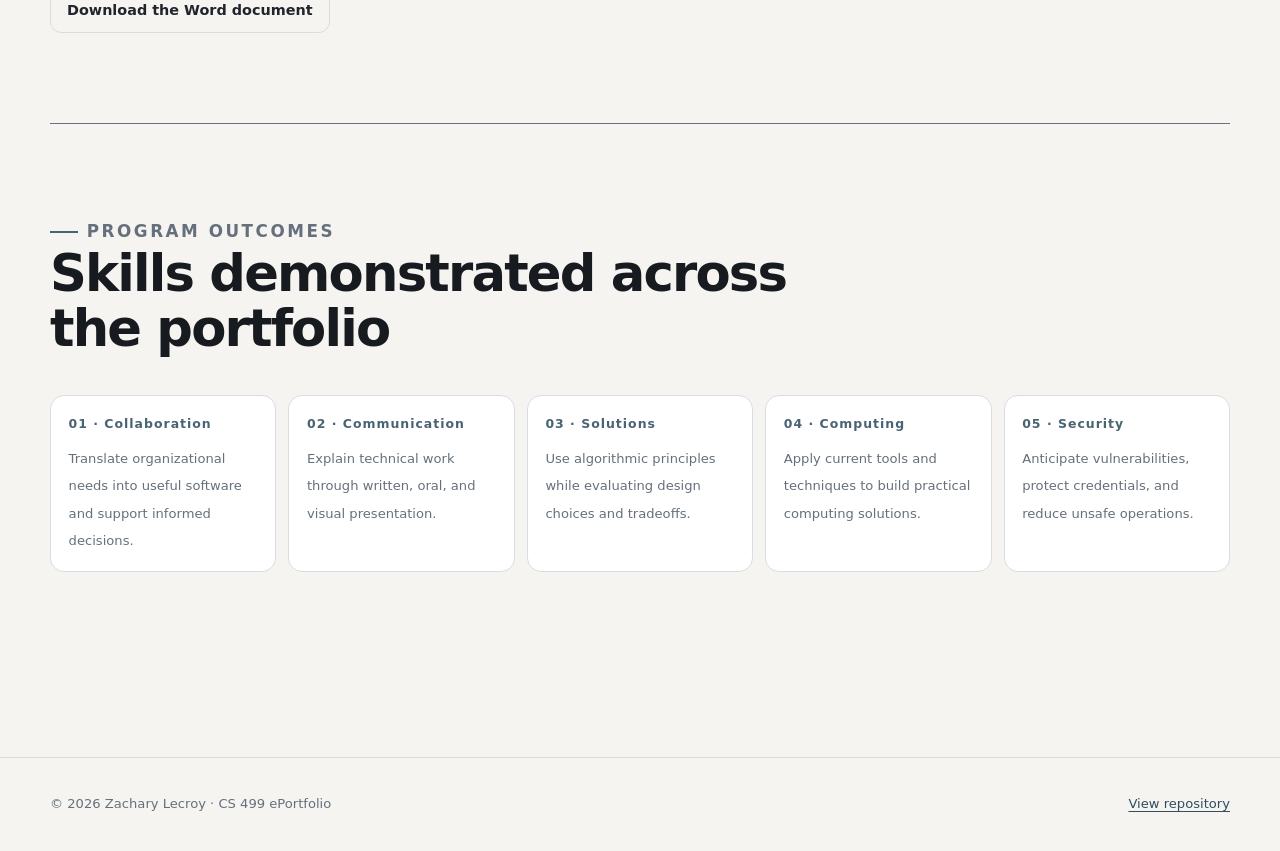
==== commit 37de3359: "Refine portfolio visual design" ====
--- a/index.html
+++ b/index.html
@@ -4,7 +4,7 @@
   <meta charset="utf-8">
   <meta name="viewport" content="width=device-width, initial-scale=1">
   <meta name="description" content="Zachary Lecroy's CS 499 computer science ePortfolio, featuring software engineering, algorithms, database development, and security work.">
-  <meta name="theme-color" content="#07111f">
+  <meta name="theme-color" content="#f5f4f1">
   <title>Zachary Lecroy | Computer Science ePortfolio</title>
   <link rel="stylesheet" href="assets/style.css">
 </head>
--- a/assets/style.css
+++ b/assets/style.css
@@ -1,18 +1,18 @@
 :root {
-  --ink: #e8eef8;
-  --muted: #a8b5c9;
-  --page: #07111f;
-  --page-deep: #040b14;
-  --panel: #0d1a2b;
-  --panel-soft: #12233a;
-  --line: #243650;
-  --accent: #58d8ef;
-  --accent-strong: #9cecff;
-  --success: #8ee6ba;
+  --ink: #20252c;
+  --muted: #66707c;
+  --page: #f5f4f1;
+  --page-deep: #e9eaeb;
+  --panel: #ffffff;
+  --panel-soft: #f0f2f3;
+  --line: #d8dde1;
+  --accent: #486473;
+  --accent-strong: #304e5e;
+  --success: #36765a;
   --max: 1180px;
   --reading: 780px;
   --radius: 18px;
-  --shadow: 0 24px 70px rgba(0, 0, 0, 0.24);
+  --shadow: 0 18px 50px rgba(31, 39, 48, 0.08);
 }
 
 * {
@@ -27,9 +27,7 @@
   margin: 0;
   min-height: 100vh;
   color: var(--ink);
-  background:
-    radial-gradient(circle at 82% 2%, rgba(88, 216, 239, 0.12), transparent 30rem),
-    linear-gradient(180deg, var(--page) 0%, var(--page-deep) 100%);
+  background: var(--page);
   font-family: Inter, ui-sans-serif, system-ui, -apple-system, BlinkMacSystemFont, "Segoe UI", sans-serif;
   font-size: 16px;
   line-height: 1.7;
@@ -41,7 +39,7 @@
 }
 
 a:hover {
-  color: #fff;
+  color: #172a35;
 }
 
 img {
@@ -54,7 +52,7 @@
   left: 0.75rem;
   z-index: 100;
   padding: 0.65rem 0.9rem;
-  color: var(--page-deep);
+  color: var(--ink);
   background: #fff;
   border-radius: 0.5rem;
   transform: translateY(-180%);
@@ -68,8 +66,8 @@
   position: sticky;
   top: 0;
   z-index: 30;
-  border-bottom: 1px solid rgba(156, 236, 255, 0.12);
-  background: rgba(7, 17, 31, 0.88);
+  border-bottom: 1px solid rgba(32, 37, 44, 0.1);
+  background: rgba(245, 244, 241, 0.9);
   backdrop-filter: blur(16px);
 }
 
@@ -97,8 +95,8 @@
   height: 38px;
   display: grid;
   place-items: center;
-  color: var(--page-deep);
-  background: var(--accent);
+  color: #fff;
+  background: #20252c;
   border-radius: 12px;
   font-size: 0.84rem;
   font-weight: 850;
@@ -144,7 +142,7 @@
 .site-nav a:hover,
 .site-nav a[aria-current="page"] {
   color: var(--ink);
-  background: rgba(88, 216, 239, 0.11);
+  background: rgba(72, 100, 115, 0.1);
 }
 
 .page-shell {
@@ -165,7 +163,7 @@
   align-items: center;
   gap: 0.55rem;
   margin: 0 0 1.35rem;
-  color: var(--accent-strong);
+  color: var(--accent);
   font-size: 0.78rem;
   font-weight: 800;
   letter-spacing: 0.15em;
@@ -183,7 +181,7 @@
 h2,
 h3 {
   margin-top: 0;
-  color: #f7fbff;
+  color: #171b20;
   font-weight: 760;
   line-height: 1.08;
   letter-spacing: -0.035em;
@@ -214,7 +212,7 @@
 .lead {
   max-width: 710px;
   margin: 0;
-  color: #c7d3e4;
+  color: #4e5864;
   font-size: clamp(1.08rem, 2vw, 1.32rem);
 }
 
@@ -234,21 +232,21 @@
   align-items: center;
   justify-content: center;
   gap: 0.45rem;
-  color: var(--page-deep);
-  background: var(--accent);
-  border: 1px solid var(--accent);
+  color: #fff;
+  background: #263f4d;
+  border: 1px solid #263f4d;
   border-radius: 0.7rem;
   font-size: 0.9rem;
   font-weight: 800;
   line-height: 1.2;
   text-decoration: none;
-  box-shadow: 0 14px 36px rgba(88, 216, 239, 0.12);
+  box-shadow: none;
 }
 
 .button:hover {
-  color: #000;
-  background: #fff;
-  border-color: #fff;
+  color: #fff;
+  background: #172a35;
+  border-color: #172a35;
 }
 
 .button.secondary {
@@ -266,7 +264,7 @@
 
 .hero-panel {
   padding: 1.5rem;
-  background: linear-gradient(145deg, rgba(18, 35, 58, 0.94), rgba(10, 25, 43, 0.94));
+  background: #fff;
   border: 1px solid var(--line);
   border-radius: var(--radius);
   box-shadow: var(--shadow);
@@ -326,7 +324,7 @@
 }
 
 .metric strong {
-  color: #fff;
+  color: #171b20;
   font-size: clamp(2rem, 4vw, 3.2rem);
   line-height: 1;
   letter-spacing: -0.05em;
@@ -360,7 +358,7 @@
 
 .reading p {
   margin: 0 0 1.45rem;
-  color: #c7d3e4;
+  color: #414a55;
 }
 
 .reading h2 {
@@ -369,6 +367,15 @@
 
 .reading h3 {
   margin-top: 2.6rem;
+}
+
+code {
+  padding: 0.12em 0.32em;
+  color: #263f4d;
+  background: #e9edef;
+  border-radius: 0.3em;
+  font-family: "SFMono-Regular", Consolas, "Liberation Mono", monospace;
+  font-size: 0.9em;
 }
 
 .cards {
@@ -381,7 +388,7 @@
   min-height: 100%;
   padding: 1.45rem;
   color: inherit;
-  background: linear-gradient(155deg, rgba(18, 35, 58, 0.72), rgba(10, 23, 40, 0.86));
+  background: #fff;
   border: 1px solid var(--line);
   border-radius: var(--radius);
   text-decoration: none;
@@ -391,14 +398,14 @@
 .card:hover {
   color: inherit;
   background: var(--panel-soft);
-  border-color: rgba(88, 216, 239, 0.62);
+  border-color: rgba(72, 100, 115, 0.55);
   transform: translateY(-3px);
 }
 
 .card-number {
   display: block;
   margin-bottom: 2.5rem;
-  color: var(--accent-strong);
+  color: var(--accent);
   font-size: 0.75rem;
   font-weight: 850;
   letter-spacing: 0.12em;
@@ -427,7 +434,7 @@
 
 .outcome {
   padding: 1.1rem;
-  background: rgba(13, 26, 43, 0.78);
+  background: #fff;
   border: 1px solid var(--line);
   border-radius: 14px;
 }
@@ -435,7 +442,7 @@
 .outcome strong {
   display: block;
   margin-bottom: 0.6rem;
-  color: var(--accent-strong);
+  color: var(--accent);
   font-size: 0.78rem;
   letter-spacing: 0.08em;
 }
@@ -463,8 +470,8 @@
 
 .pill {
   padding: 0.42rem 0.7rem;
-  color: #bfd0e7;
-  background: rgba(18, 35, 58, 0.78);
+  color: #43505c;
+  background: #eef0f1;
   border: 1px solid var(--line);
   border-radius: 999px;
   font-size: 0.78rem;
@@ -482,7 +489,7 @@
   position: sticky;
   top: 105px;
   padding: 1.35rem;
-  background: rgba(13, 26, 43, 0.82);
+  background: rgba(255, 255, 255, 0.9);
   border: 1px solid var(--line);
   border-radius: var(--radius);
 }
@@ -517,15 +524,15 @@
 .callout {
   margin: 2.2rem 0;
   padding: 1.3rem 1.4rem;
-  background: rgba(88, 216, 239, 0.075);
-  border: 1px solid rgba(88, 216, 239, 0.26);
+  background: rgba(72, 100, 115, 0.07);
+  border: 1px solid rgba(72, 100, 115, 0.22);
   border-left: 4px solid var(--accent);
   border-radius: 0 14px 14px 0;
 }
 
 .callout p {
   margin: 0;
-  color: #d8e7f5;
+  color: #35414b;
 }
 
 .artifact-compare {
@@ -542,8 +549,8 @@
 }
 
 .artifact-panel.enhanced {
-  border-color: rgba(88, 216, 239, 0.5);
-  box-shadow: 0 20px 60px rgba(88, 216, 239, 0.06);
+  border-color: rgba(72, 100, 115, 0.42);
+  box-shadow: 0 16px 44px rgba(31, 39, 48, 0.07);
 }
 
 .artifact-panel ul,
@@ -578,7 +585,7 @@
   grid-template-columns: minmax(0, 1fr) auto;
   align-items: center;
   gap: 2rem;
-  background: linear-gradient(145deg, rgba(18, 35, 58, 0.95), rgba(8, 21, 37, 0.95));
+  background: #fff;
   border: 1px solid var(--line);
   border-radius: var(--radius);
   box-shadow: var(--shadow);
@@ -595,8 +602,8 @@
   height: 86px;
   display: grid;
   place-items: center;
-  color: var(--page-deep);
-  background: var(--accent);
+  color: #fff;
+  background: #263f4d;
   border-radius: 24px;
   font-size: 1.7rem;
   font-weight: 900;
@@ -625,7 +632,7 @@
 }
 
 :focus-visible {
-  outline: 3px solid var(--accent-strong);
+  outline: 3px solid #587385;
   outline-offset: 3px;
 }
 
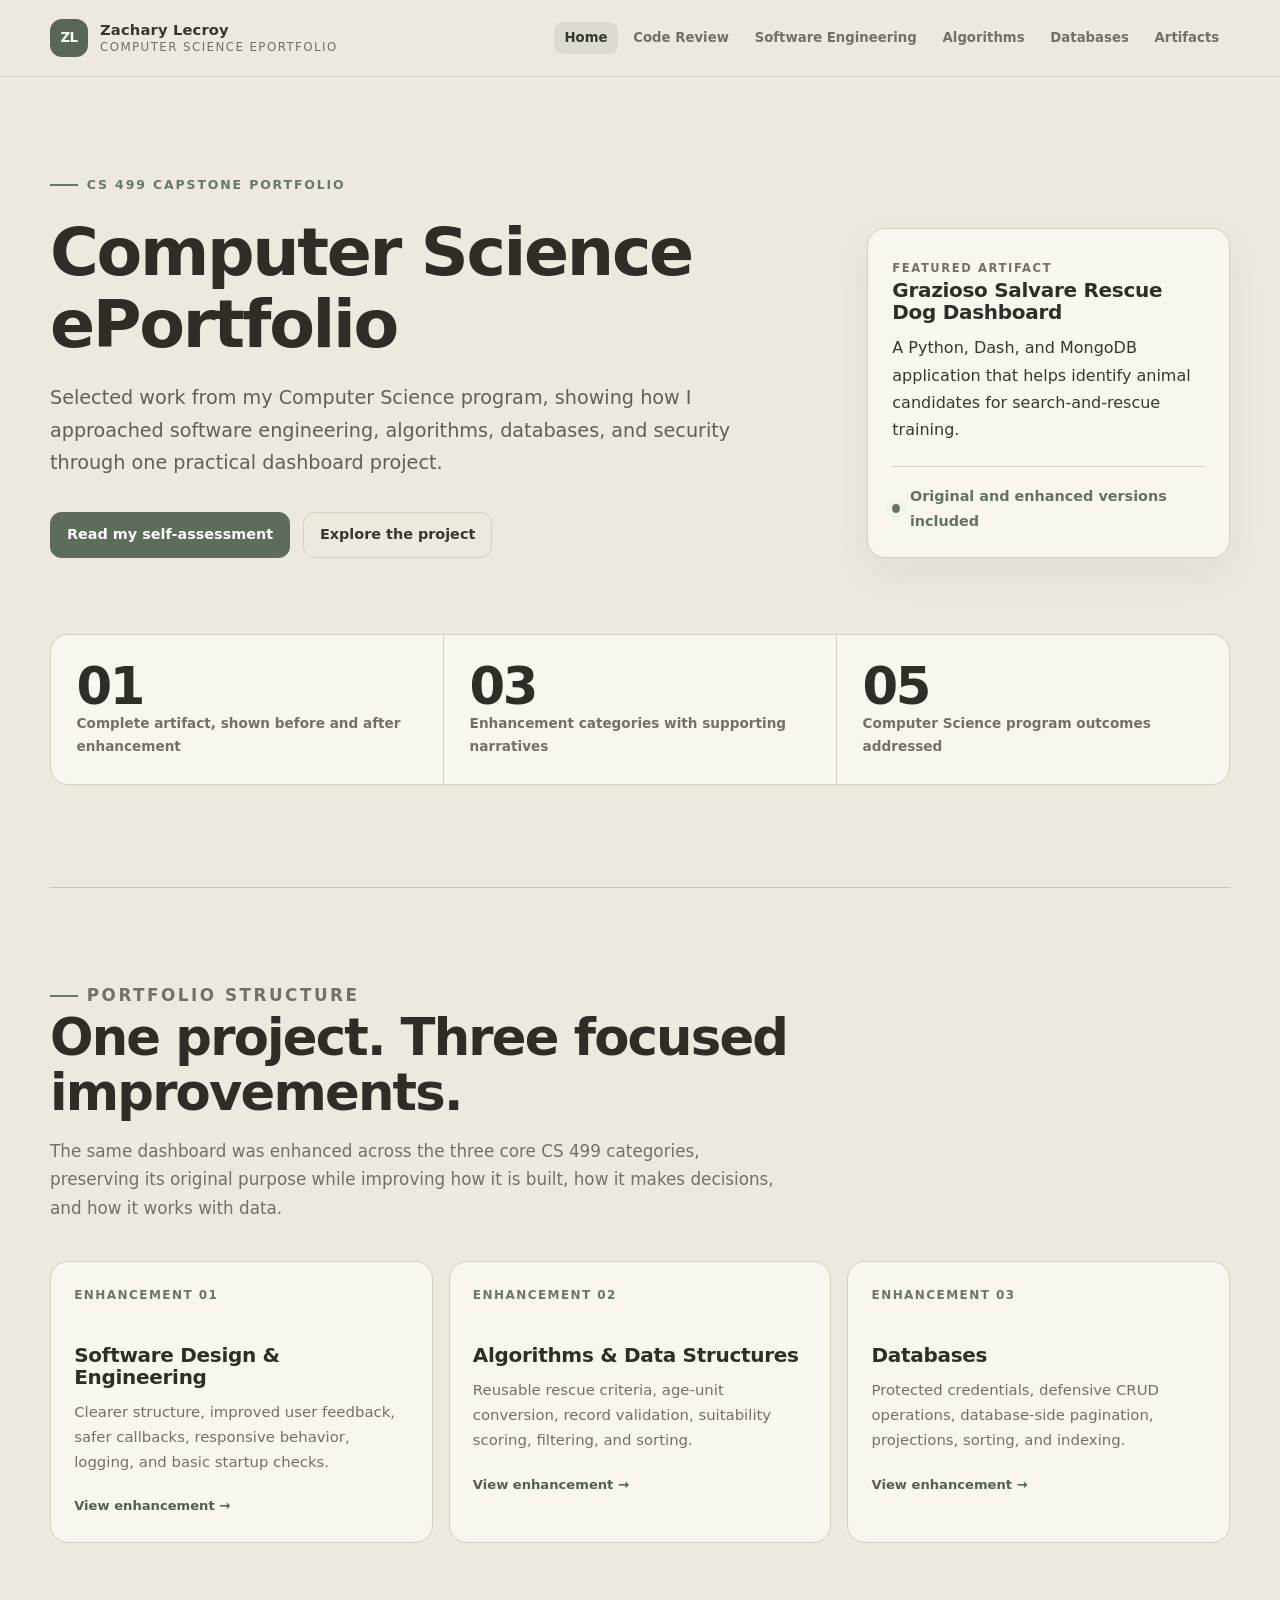
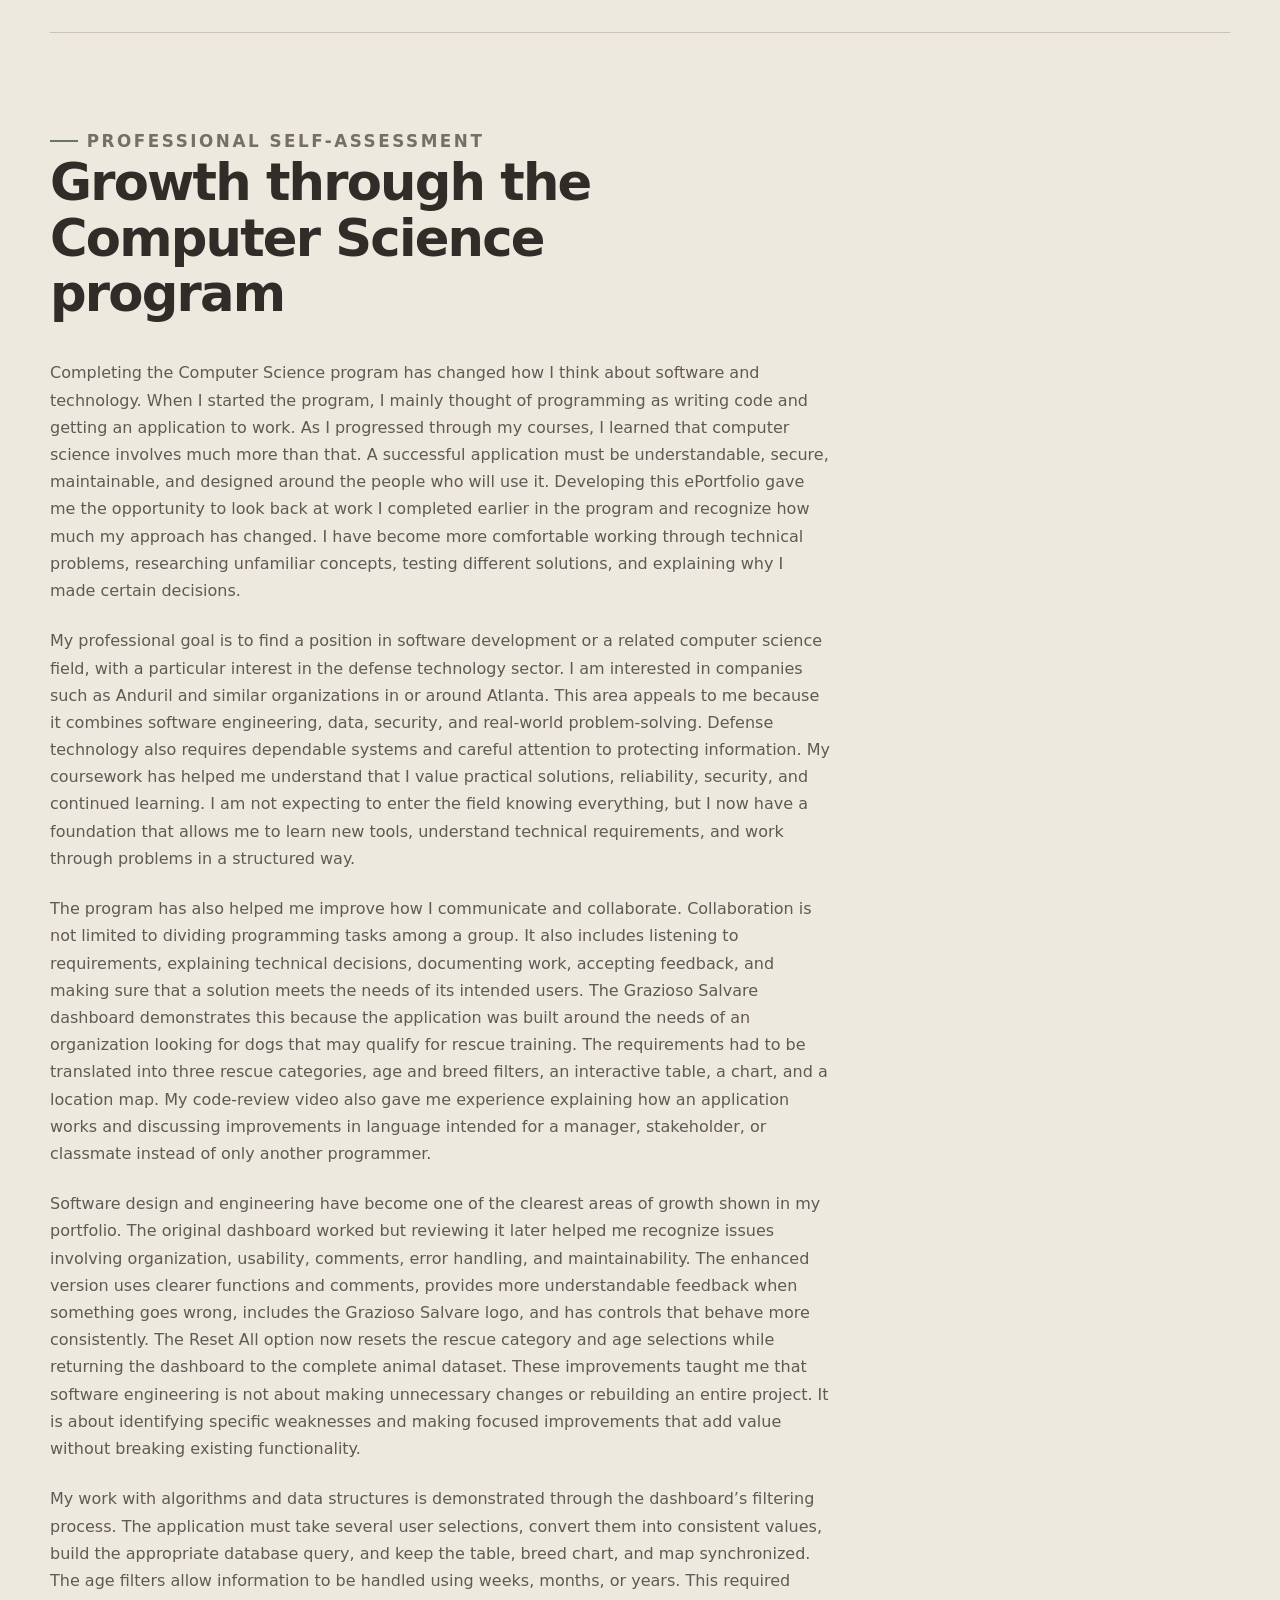
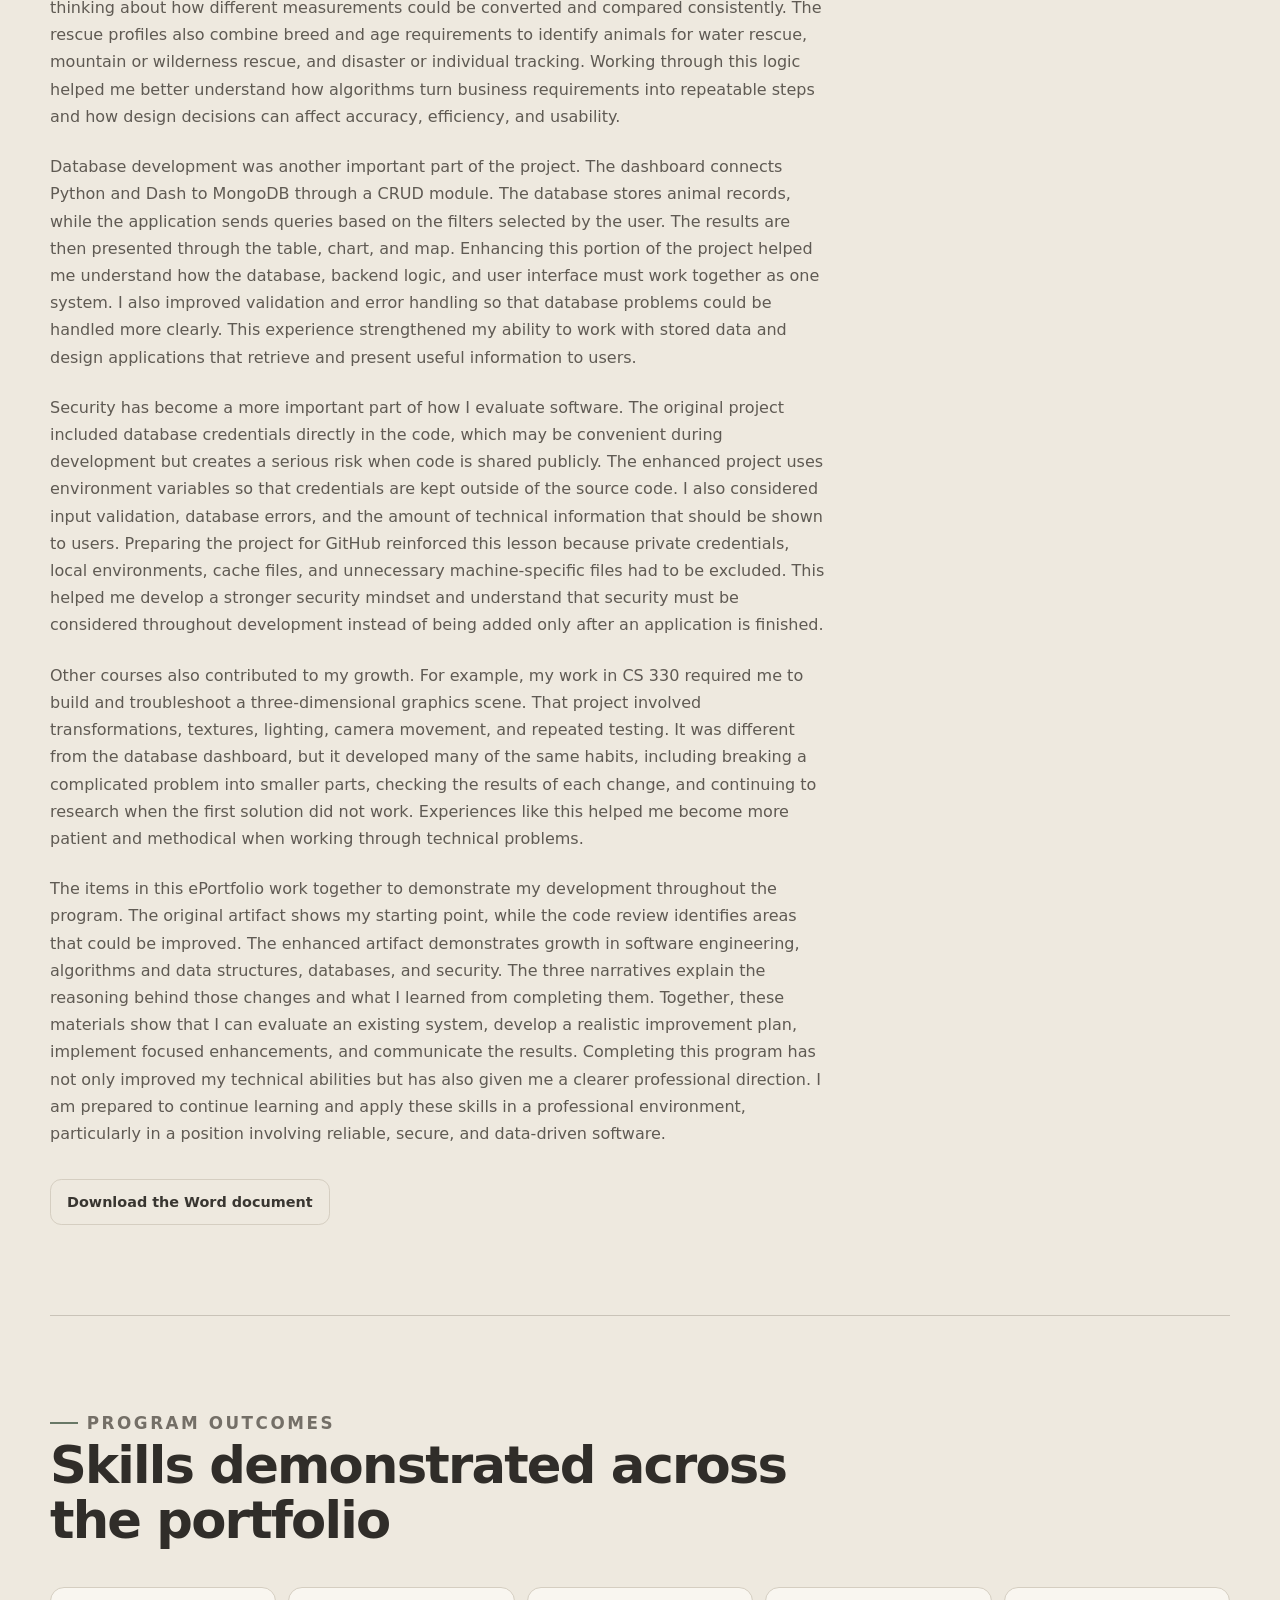
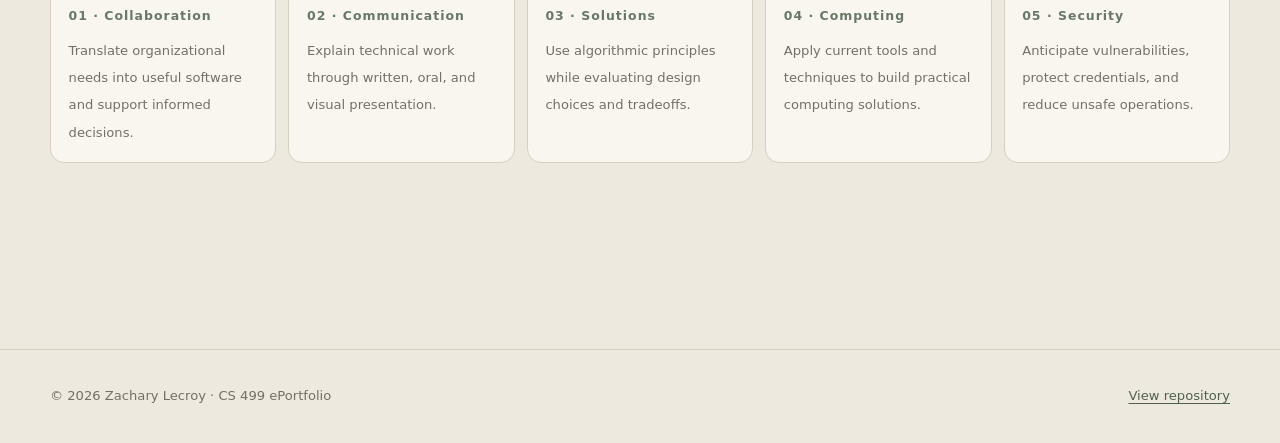
==== commit e3683f1e: "Warm and soften portfolio design" ====
--- a/index.html
+++ b/index.html
@@ -4,9 +4,9 @@
   <meta charset="utf-8">
   <meta name="viewport" content="width=device-width, initial-scale=1">
   <meta name="description" content="Zachary Lecroy's CS 499 computer science ePortfolio, featuring software engineering, algorithms, database development, and security work.">
-  <meta name="theme-color" content="#f5f4f1">
+  <meta name="theme-color" content="#eee9df">
   <title>Zachary Lecroy | Computer Science ePortfolio</title>
-  <link rel="stylesheet" href="assets/style.css">
+  <link rel="stylesheet" href="assets/style.css?v=20260813-3">
 </head>
 <body>
   <a class="skip-link" href="#main">Skip to content</a>
@@ -31,8 +31,8 @@
     <section class="hero" aria-labelledby="hero-title">
       <div>
         <p class="eyebrow">CS 499 Capstone Portfolio</p>
-        <h1 id="hero-title">Building reliable, secure, data-driven software.</h1>
-        <p class="lead">I am a computer science graduate focused on practical problem-solving across software engineering, algorithms, databases, and security, with a career interest in defense technology.</p>
+        <h1 id="hero-title">Computer Science ePortfolio</h1>
+        <p class="lead">Selected work from my Computer Science program, showing how I approached software engineering, algorithms, databases, and security through one practical dashboard project.</p>
         <div class="hero-actions">
           <a class="button" href="#assessment">Read my self-assessment</a>
           <a class="button secondary" href="artifacts.html">Explore the project</a>
--- a/assets/style.css
+++ b/assets/style.css
@@ -1,18 +1,18 @@
 :root {
-  --ink: #20252c;
-  --muted: #66707c;
-  --page: #f5f4f1;
-  --page-deep: #e9eaeb;
-  --panel: #ffffff;
-  --panel-soft: #f0f2f3;
-  --line: #d8dde1;
-  --accent: #486473;
-  --accent-strong: #304e5e;
-  --success: #36765a;
+  --ink: #393631;
+  --muted: #746f67;
+  --page: #eee9df;
+  --page-deep: #e3ddd1;
+  --panel: #f9f6f0;
+  --panel-soft: #e9e3d8;
+  --line: #d5cec1;
+  --accent: #687866;
+  --accent-strong: #50614f;
+  --success: #61745e;
   --max: 1180px;
   --reading: 780px;
   --radius: 18px;
-  --shadow: 0 18px 50px rgba(31, 39, 48, 0.08);
+  --shadow: 0 16px 42px rgba(77, 65, 49, 0.07);
 }
 
 * {
@@ -39,7 +39,7 @@
 }
 
 a:hover {
-  color: #172a35;
+  color: #3f4e3e;
 }
 
 img {
@@ -66,8 +66,8 @@
   position: sticky;
   top: 0;
   z-index: 30;
-  border-bottom: 1px solid rgba(32, 37, 44, 0.1);
-  background: rgba(245, 244, 241, 0.9);
+  border-bottom: 1px solid rgba(73, 67, 58, 0.12);
+  background: rgba(238, 233, 223, 0.92);
   backdrop-filter: blur(16px);
 }
 
@@ -96,7 +96,7 @@
   display: grid;
   place-items: center;
   color: #fff;
-  background: #20252c;
+  background: #596657;
   border-radius: 12px;
   font-size: 0.84rem;
   font-weight: 850;
@@ -142,7 +142,7 @@
 .site-nav a:hover,
 .site-nav a[aria-current="page"] {
   color: var(--ink);
-  background: rgba(72, 100, 115, 0.1);
+  background: rgba(104, 120, 102, 0.12);
 }
 
 .page-shell {
@@ -151,7 +151,7 @@
 }
 
 .hero {
-  padding: clamp(4.5rem, 10vw, 8rem) 0 clamp(3.5rem, 8vw, 6rem);
+  padding: clamp(3.5rem, 7vw, 5.75rem) 0 clamp(3rem, 6vw, 4.75rem);
   display: grid;
   grid-template-columns: minmax(0, 1.35fr) minmax(280px, 0.65fr);
   align-items: end;
@@ -181,7 +181,7 @@
 h2,
 h3 {
   margin-top: 0;
-  color: #171b20;
+  color: #302d29;
   font-weight: 760;
   line-height: 1.08;
   letter-spacing: -0.035em;
@@ -189,13 +189,13 @@
 
 h1 {
   margin-bottom: 1.35rem;
-  font-size: clamp(3rem, 7vw, 6.2rem);
-  max-width: 12ch;
+  font-size: clamp(2.6rem, 5.2vw, 4.6rem);
+  max-width: 15ch;
 }
 
 .inner-hero h1 {
   max-width: 17ch;
-  font-size: clamp(2.7rem, 6vw, 5rem);
+  font-size: clamp(2.35rem, 4.7vw, 4rem);
 }
 
 h2 {
@@ -212,8 +212,8 @@
 .lead {
   max-width: 710px;
   margin: 0;
-  color: #4e5864;
-  font-size: clamp(1.08rem, 2vw, 1.32rem);
+  color: #635e56;
+  font-size: clamp(1.03rem, 1.7vw, 1.2rem);
 }
 
 .hero-actions,
@@ -233,8 +233,8 @@
   justify-content: center;
   gap: 0.45rem;
   color: #fff;
-  background: #263f4d;
-  border: 1px solid #263f4d;
+  background: #5d6c5b;
+  border: 1px solid #5d6c5b;
   border-radius: 0.7rem;
   font-size: 0.9rem;
   font-weight: 800;
@@ -245,8 +245,8 @@
 
 .button:hover {
   color: #fff;
-  background: #172a35;
-  border-color: #172a35;
+  background: #485746;
+  border-color: #485746;
 }
 
 .button.secondary {
@@ -264,7 +264,7 @@
 
 .hero-panel {
   padding: 1.5rem;
-  background: #fff;
+  background: var(--panel);
   border: 1px solid var(--line);
   border-radius: var(--radius);
   box-shadow: var(--shadow);
@@ -315,7 +315,7 @@
 }
 
 .metric {
-  min-height: 145px;
+  min-height: 125px;
   padding: 1.6rem;
   display: flex;
   flex-direction: column;
@@ -324,7 +324,7 @@
 }
 
 .metric strong {
-  color: #171b20;
+  color: #302d29;
   font-size: clamp(2rem, 4vw, 3.2rem);
   line-height: 1;
   letter-spacing: -0.05em;
@@ -338,7 +338,7 @@
 
 .section {
   padding: clamp(3rem, 7vw, 6rem) 0;
-  border-top: 1px solid rgba(36, 54, 80, 0.68);
+  border-top: 1px solid rgba(106, 96, 82, 0.28);
 }
 
 .section-heading {
@@ -358,7 +358,7 @@
 
 .reading p {
   margin: 0 0 1.45rem;
-  color: #414a55;
+  color: #5f5a53;
 }
 
 .reading h2 {
@@ -371,8 +371,8 @@
 
 code {
   padding: 0.12em 0.32em;
-  color: #263f4d;
-  background: #e9edef;
+  color: #4e5d4d;
+  background: #e4ded3;
   border-radius: 0.3em;
   font-family: "SFMono-Regular", Consolas, "Liberation Mono", monospace;
   font-size: 0.9em;
@@ -388,7 +388,7 @@
   min-height: 100%;
   padding: 1.45rem;
   color: inherit;
-  background: #fff;
+  background: var(--panel);
   border: 1px solid var(--line);
   border-radius: var(--radius);
   text-decoration: none;
@@ -398,7 +398,7 @@
 .card:hover {
   color: inherit;
   background: var(--panel-soft);
-  border-color: rgba(72, 100, 115, 0.55);
+  border-color: rgba(104, 120, 102, 0.6);
   transform: translateY(-3px);
 }
 
@@ -434,7 +434,7 @@
 
 .outcome {
   padding: 1.1rem;
-  background: #fff;
+  background: var(--panel);
   border: 1px solid var(--line);
   border-radius: 14px;
 }
@@ -454,7 +454,7 @@
 }
 
 .inner-hero {
-  padding: clamp(4rem, 9vw, 7rem) 0 clamp(3rem, 6vw, 4.5rem);
+  padding: clamp(3.25rem, 7vw, 5.5rem) 0 clamp(2.75rem, 5vw, 4rem);
 }
 
 .inner-hero .lead {
@@ -470,8 +470,8 @@
 
 .pill {
   padding: 0.42rem 0.7rem;
-  color: #43505c;
-  background: #eef0f1;
+  color: #5c6258;
+  background: #e5dfd4;
   border: 1px solid var(--line);
   border-radius: 999px;
   font-size: 0.78rem;
@@ -489,7 +489,7 @@
   position: sticky;
   top: 105px;
   padding: 1.35rem;
-  background: rgba(255, 255, 255, 0.9);
+  background: rgba(249, 246, 240, 0.92);
   border: 1px solid var(--line);
   border-radius: var(--radius);
 }
@@ -524,15 +524,15 @@
 .callout {
   margin: 2.2rem 0;
   padding: 1.3rem 1.4rem;
-  background: rgba(72, 100, 115, 0.07);
-  border: 1px solid rgba(72, 100, 115, 0.22);
+  background: rgba(104, 120, 102, 0.09);
+  border: 1px solid rgba(104, 120, 102, 0.24);
   border-left: 4px solid var(--accent);
   border-radius: 0 14px 14px 0;
 }
 
 .callout p {
   margin: 0;
-  color: #35414b;
+  color: #514c45;
 }
 
 .artifact-compare {
@@ -549,8 +549,8 @@
 }
 
 .artifact-panel.enhanced {
-  border-color: rgba(72, 100, 115, 0.42);
-  box-shadow: 0 16px 44px rgba(31, 39, 48, 0.07);
+  border-color: rgba(104, 120, 102, 0.46);
+  box-shadow: 0 14px 38px rgba(77, 65, 49, 0.06);
 }
 
 .artifact-panel ul,
@@ -569,7 +569,7 @@
   margin-bottom: 1.5rem;
   display: grid;
   place-items: center;
-  background: #f8fafc;
+  background: #f1ece3;
   border-radius: 14px;
 }
 
@@ -585,7 +585,7 @@
   grid-template-columns: minmax(0, 1fr) auto;
   align-items: center;
   gap: 2rem;
-  background: #fff;
+  background: var(--panel);
   border: 1px solid var(--line);
   border-radius: var(--radius);
   box-shadow: var(--shadow);
@@ -603,7 +603,7 @@
   display: grid;
   place-items: center;
   color: #fff;
-  background: #263f4d;
+  background: #5d6c5b;
   border-radius: 24px;
   font-size: 1.7rem;
   font-weight: 900;
@@ -632,7 +632,7 @@
 }
 
 :focus-visible {
-  outline: 3px solid #587385;
+  outline: 3px solid #768773;
   outline-offset: 3px;
 }
 
@@ -684,7 +684,7 @@
   }
 
   h1 {
-    font-size: clamp(2.75rem, 15vw, 4rem);
+    font-size: clamp(2.4rem, 12vw, 3.55rem);
   }
 
   .metrics,
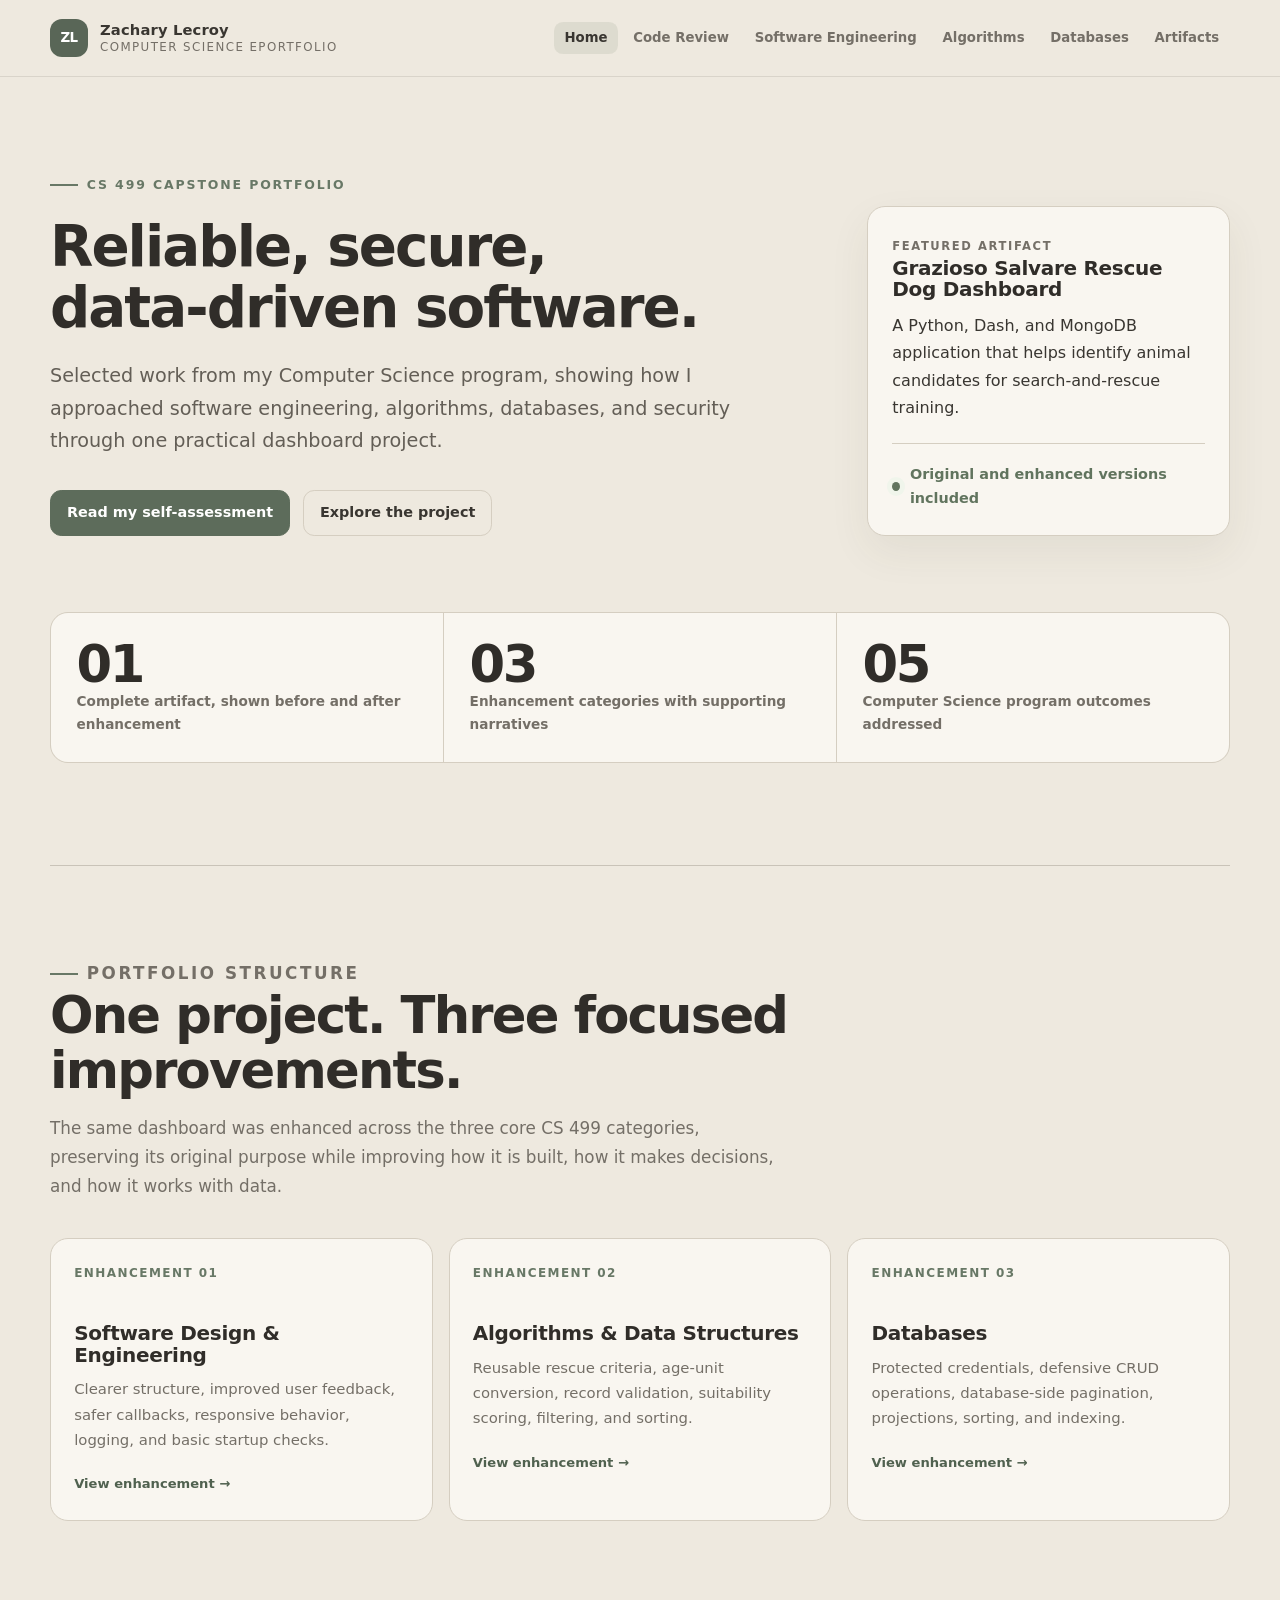
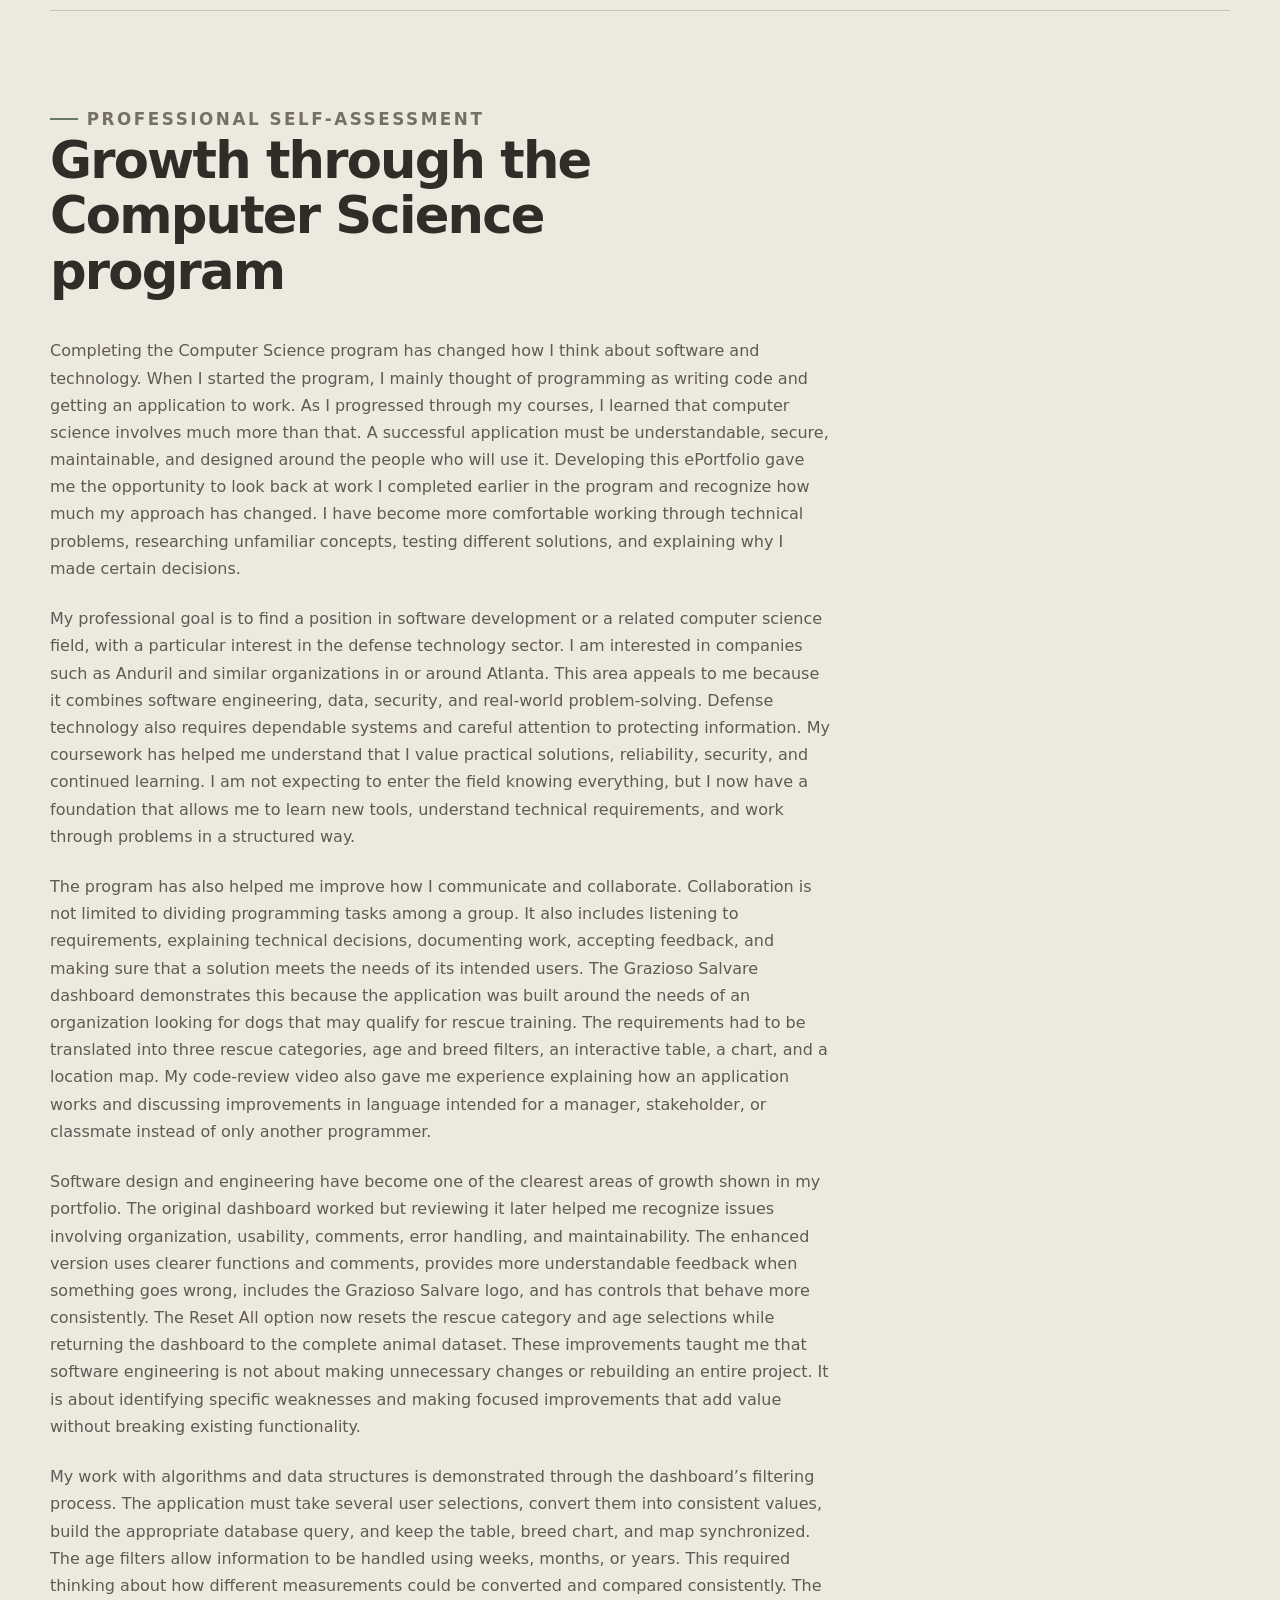
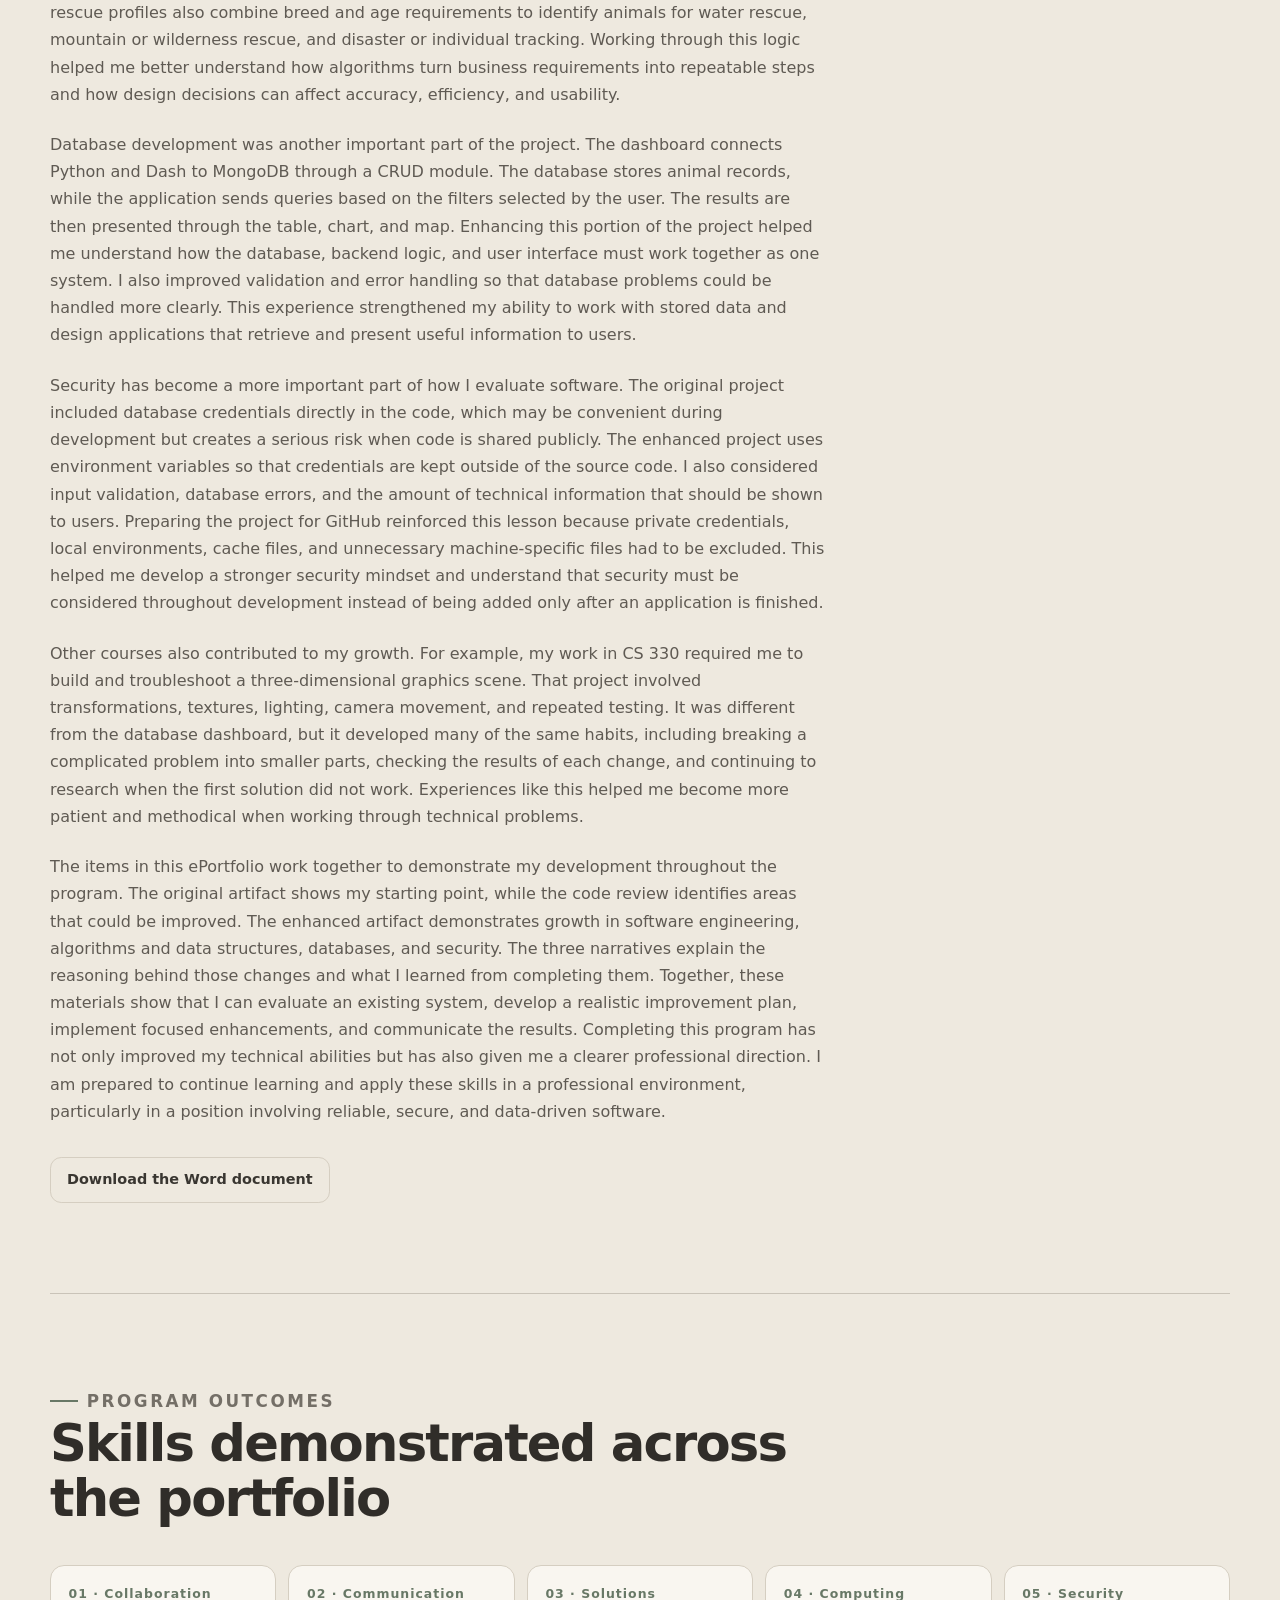
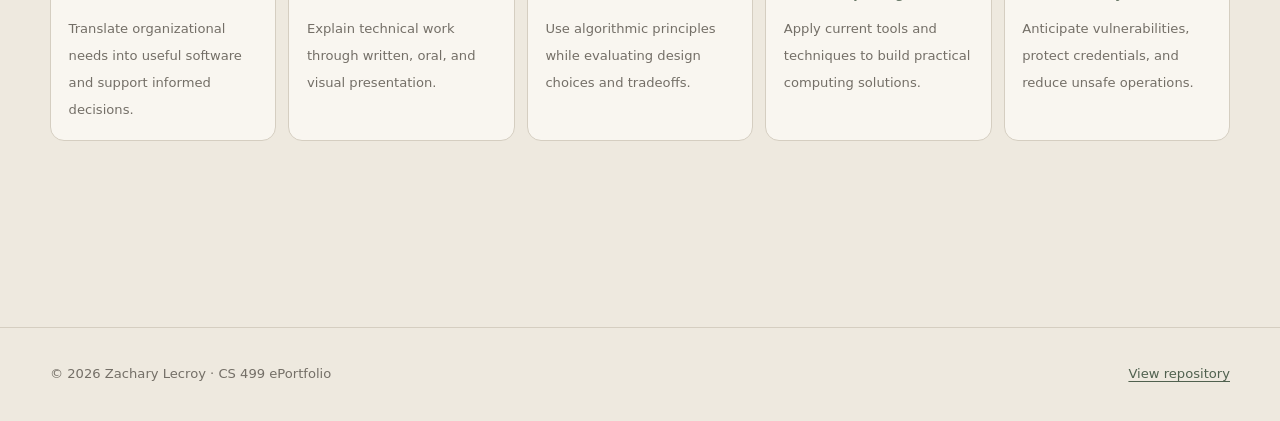
==== commit c2e34f06: "Refine homepage headline" ====
--- a/index.html
+++ b/index.html
@@ -6,7 +6,7 @@
   <meta name="description" content="Zachary Lecroy's CS 499 computer science ePortfolio, featuring software engineering, algorithms, database development, and security work.">
   <meta name="theme-color" content="#eee9df">
   <title>Zachary Lecroy | Computer Science ePortfolio</title>
-  <link rel="stylesheet" href="assets/style.css?v=20260813-3">
+  <link rel="stylesheet" href="assets/style.css?v=20260813-4">
 </head>
 <body>
   <a class="skip-link" href="#main">Skip to content</a>
@@ -31,7 +31,7 @@
     <section class="hero" aria-labelledby="hero-title">
       <div>
         <p class="eyebrow">CS 499 Capstone Portfolio</p>
-        <h1 id="hero-title">Computer Science ePortfolio</h1>
+        <h1 id="hero-title">Reliable, secure, data-driven software.</h1>
         <p class="lead">Selected work from my Computer Science program, showing how I approached software engineering, algorithms, databases, and security through one practical dashboard project.</p>
         <div class="hero-actions">
           <a class="button" href="#assessment">Read my self-assessment</a>
--- a/assets/style.css
+++ b/assets/style.css
@@ -193,6 +193,11 @@
   max-width: 15ch;
 }
 
+.hero h1 {
+  font-size: clamp(2.35rem, 4.4vw, 3.9rem);
+  max-width: 17ch;
+}
+
 .inner-hero h1 {
   max-width: 17ch;
   font-size: clamp(2.35rem, 4.7vw, 4rem);
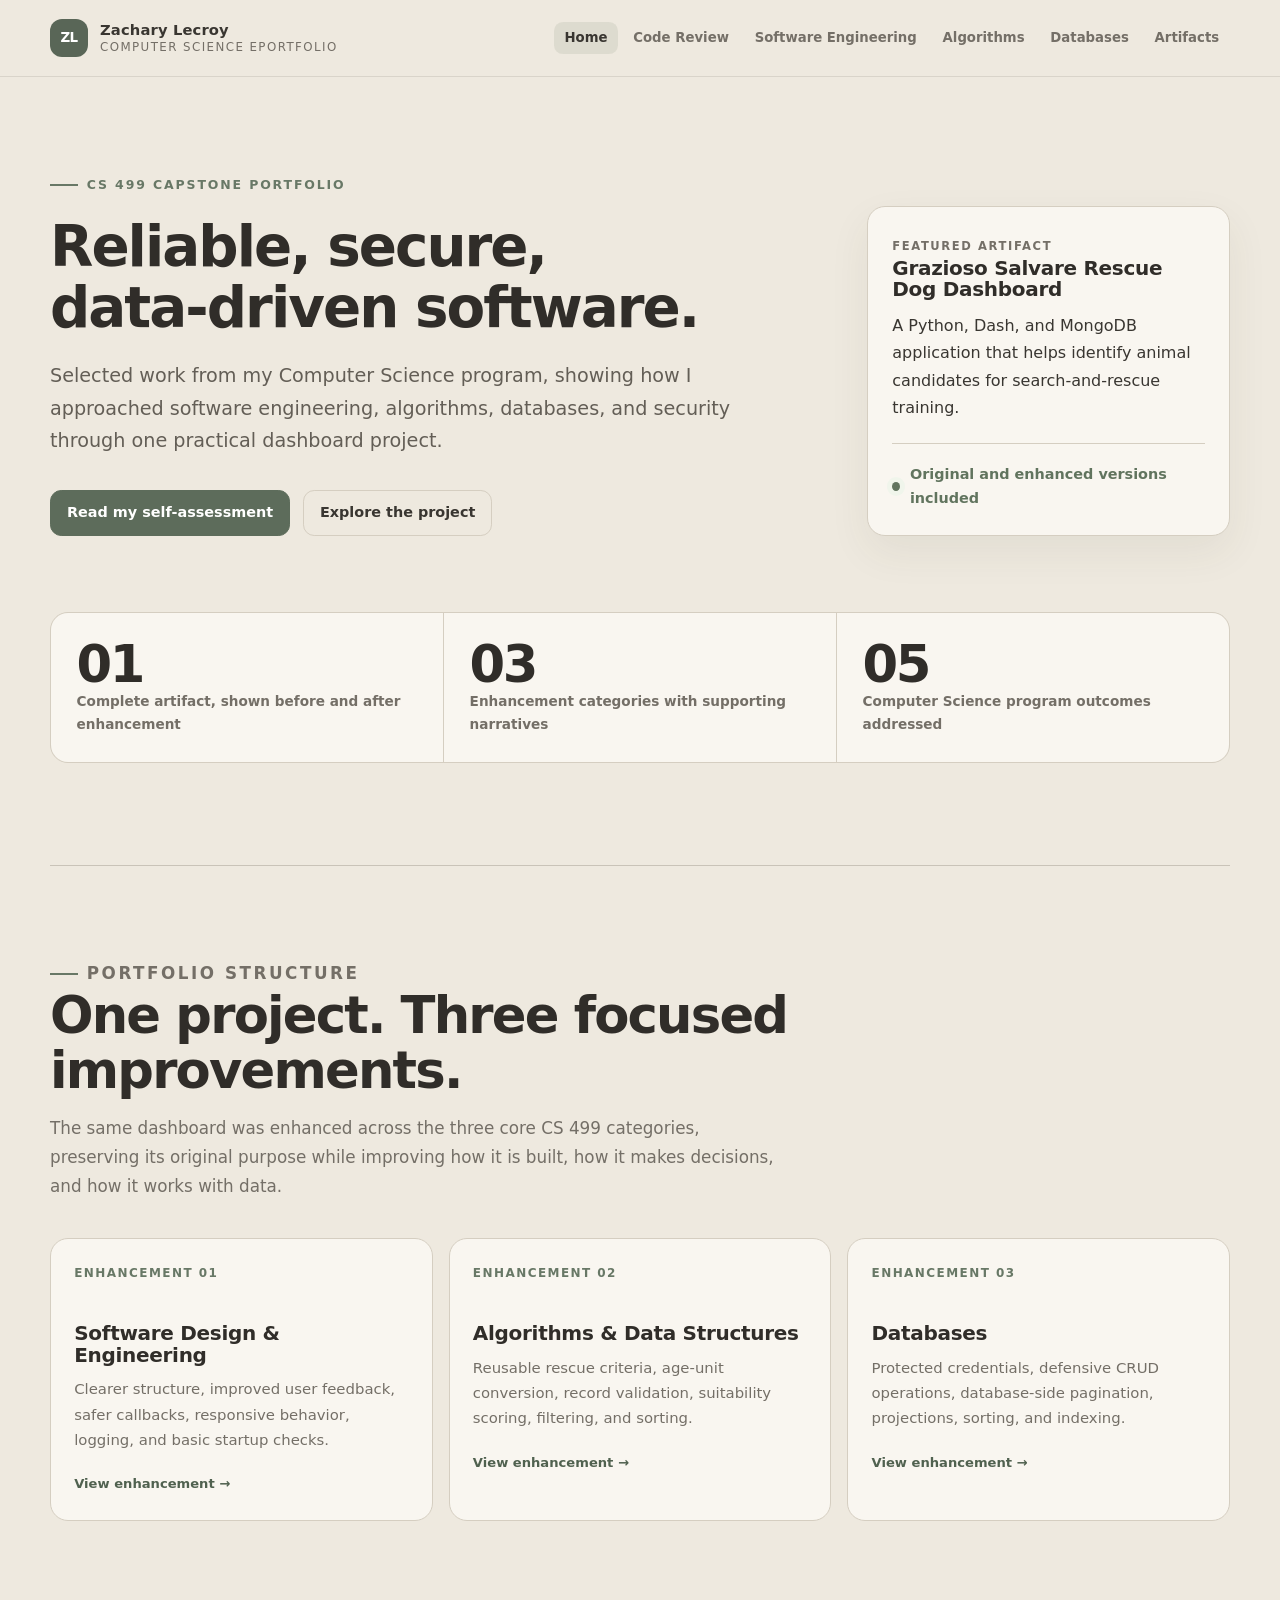
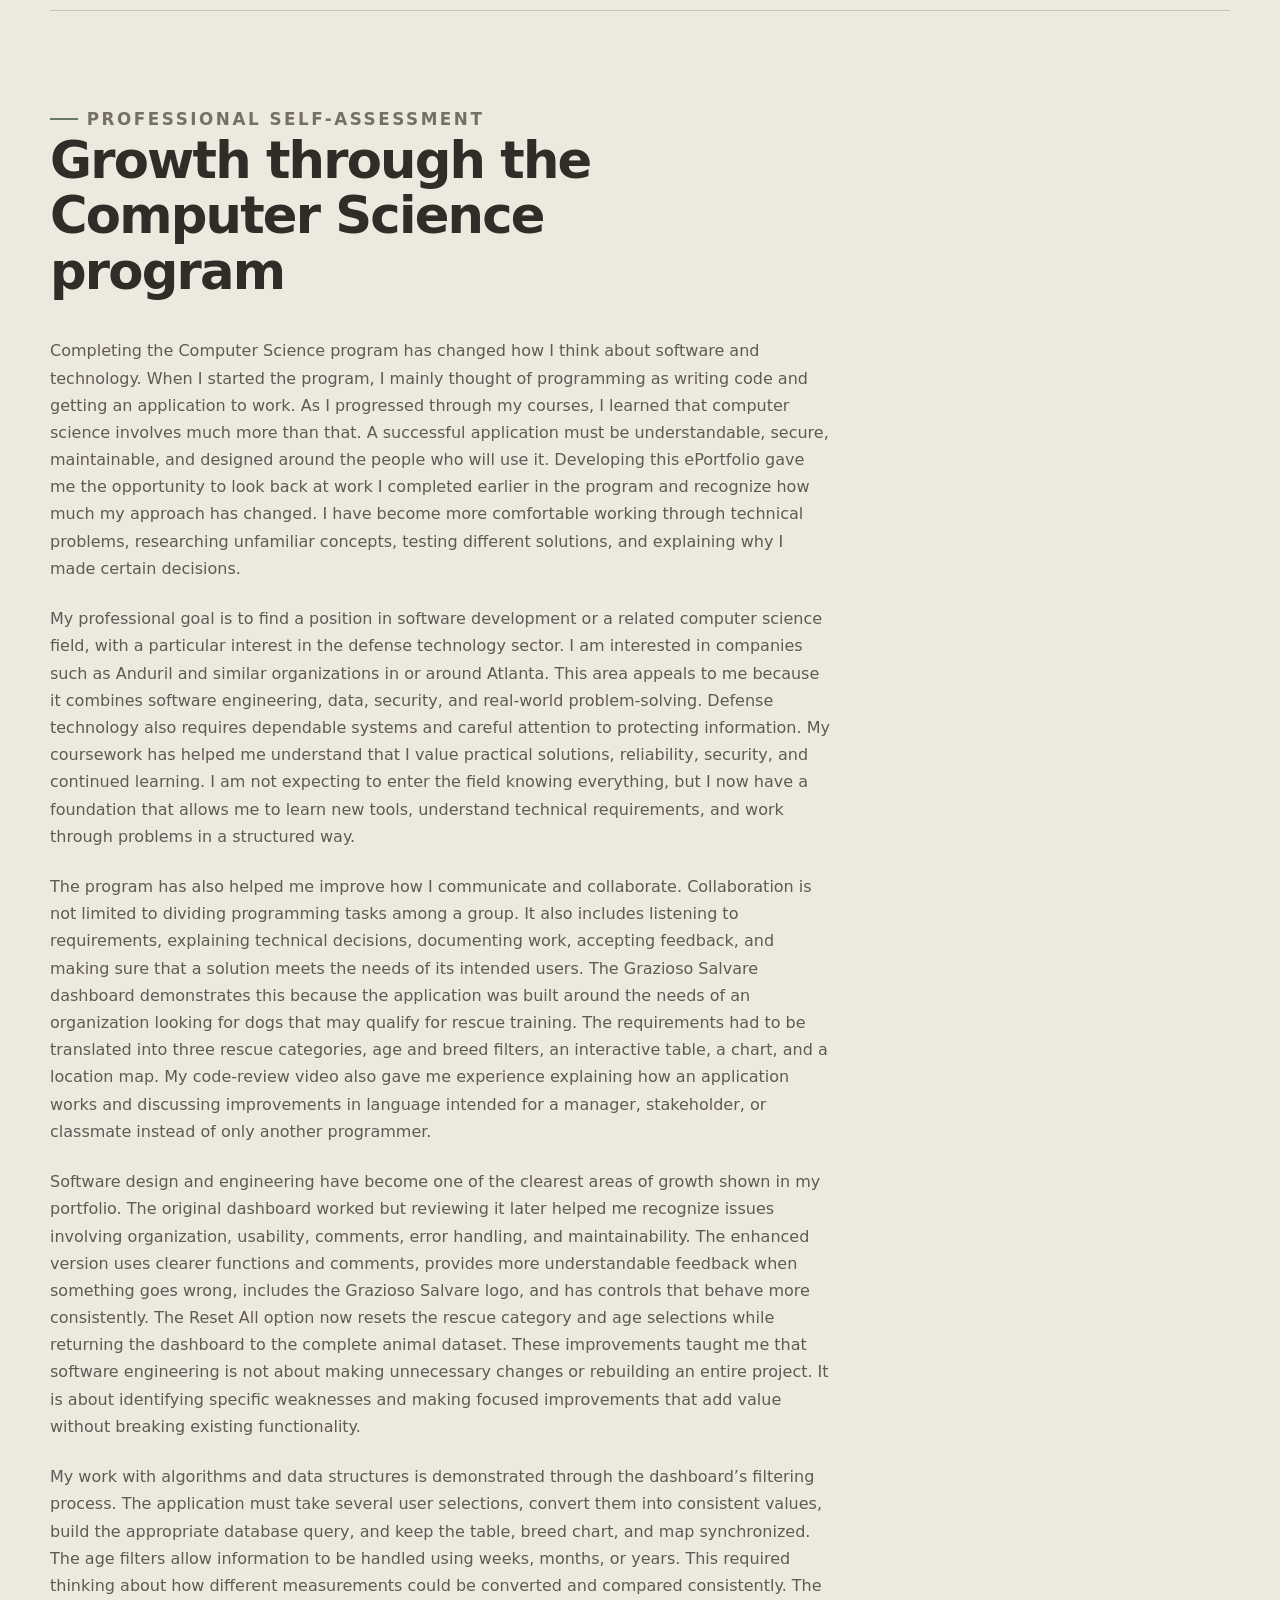
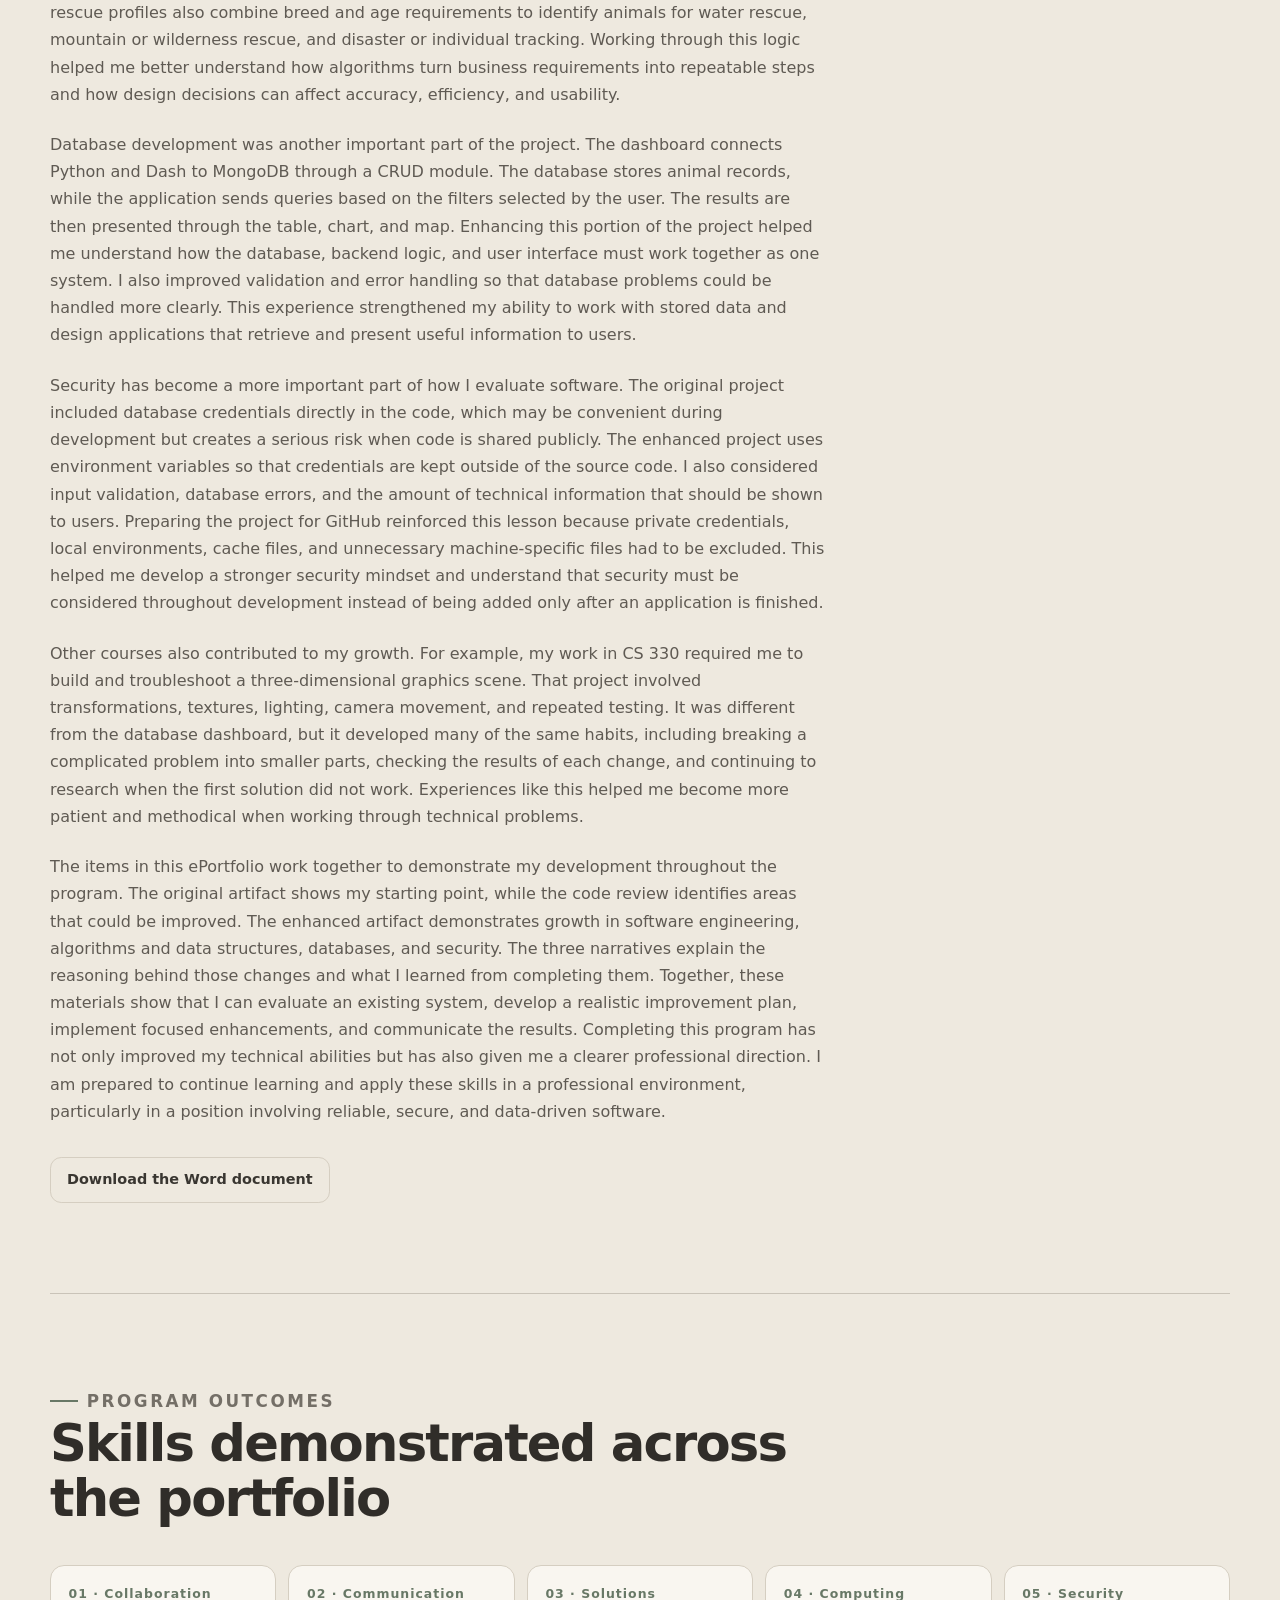
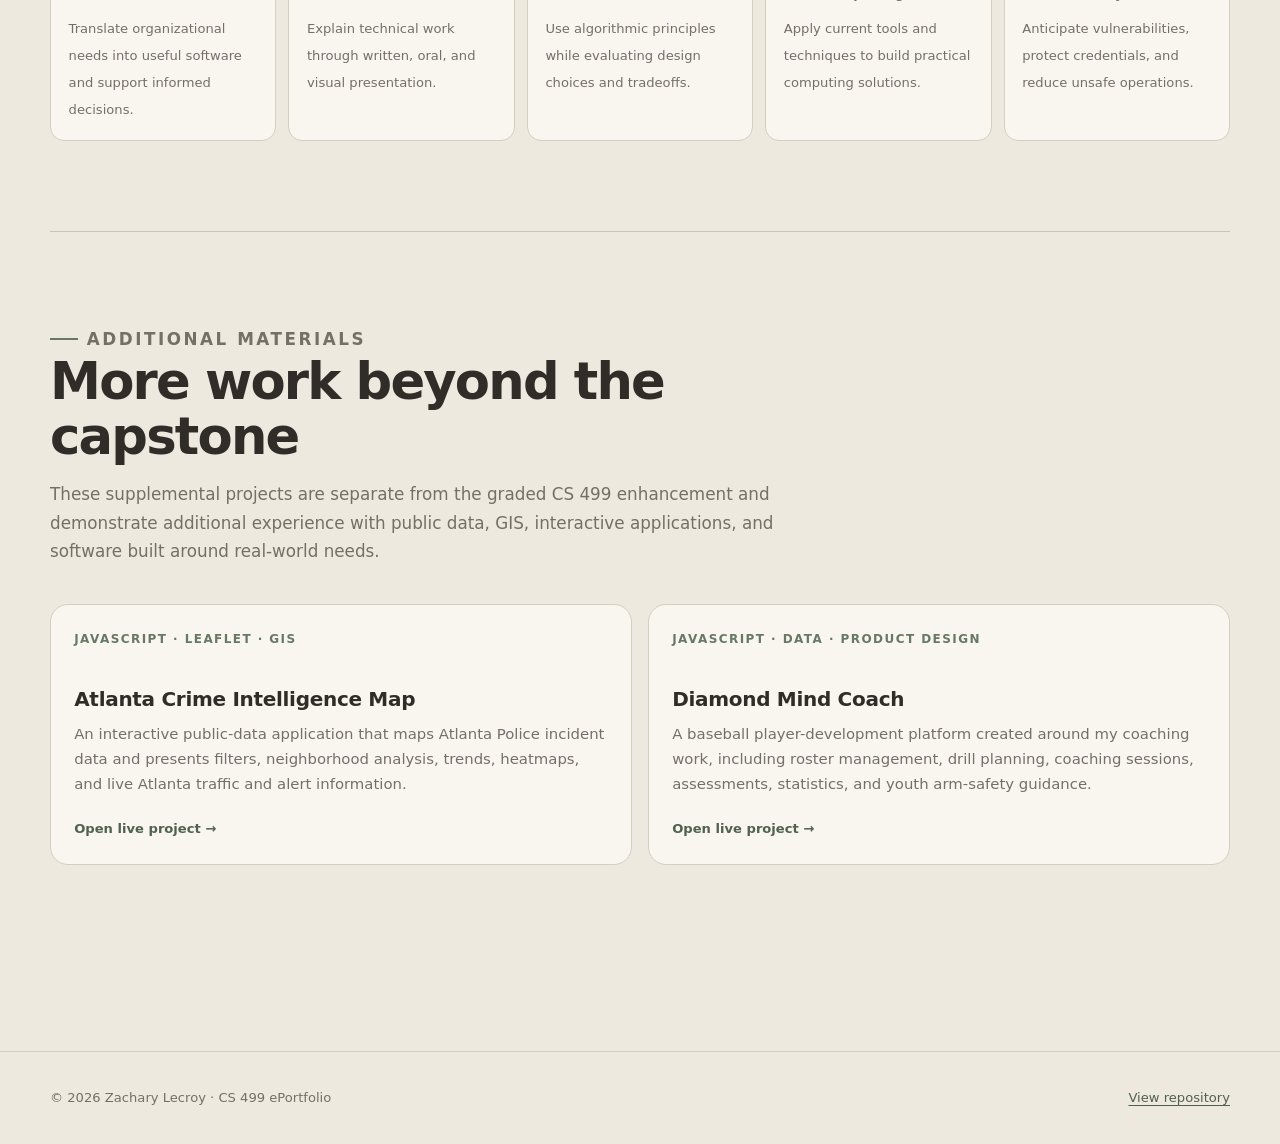
==== commit e5796a55: "Add supplemental portfolio projects" ====
--- a/index.html
+++ b/index.html
@@ -6,7 +6,7 @@
   <meta name="description" content="Zachary Lecroy's CS 499 computer science ePortfolio, featuring software engineering, algorithms, database development, and security work.">
   <meta name="theme-color" content="#eee9df">
   <title>Zachary Lecroy | Computer Science ePortfolio</title>
-  <link rel="stylesheet" href="assets/style.css?v=20260813-4">
+  <link rel="stylesheet" href="assets/style.css?v=20260813-5">
 </head>
 <body>
   <a class="skip-link" href="#main">Skip to content</a>
@@ -123,6 +123,28 @@
         <div class="outcome"><strong>05 · Security</strong><span>Anticipate vulnerabilities, protect credentials, and reduce unsafe operations.</span></div>
       </div>
     </section>
+
+    <section class="section" aria-labelledby="additional-projects-title">
+      <div class="section-heading">
+        <p class="eyebrow">Additional materials</p>
+        <h2 id="additional-projects-title">More work beyond the capstone</h2>
+        <p>These supplemental projects are separate from the graded CS 499 enhancement and demonstrate additional experience with public data, GIS, interactive applications, and software built around real-world needs.</p>
+      </div>
+      <div class="cards additional-projects">
+        <a class="card" href="https://atl-crime-map.vercel.app/" target="_blank" rel="noopener">
+          <span class="card-number">JavaScript · Leaflet · GIS</span>
+          <h3>Atlanta Crime Intelligence Map</h3>
+          <p>An interactive public-data application that maps Atlanta Police incident data and presents filters, neighborhood analysis, trends, heatmaps, and live Atlanta traffic and alert information.</p>
+          <span class="card-link">Open live project →</span>
+        </a>
+        <a class="card" href="https://diamond-mind-coach.vercel.app/" target="_blank" rel="noopener">
+          <span class="card-number">JavaScript · Data · Product Design</span>
+          <h3>Diamond Mind Coach</h3>
+          <p>A baseball player-development platform created around my coaching work, including roster management, drill planning, coaching sessions, assessments, statistics, and youth arm-safety guidance.</p>
+          <span class="card-link">Open live project →</span>
+        </a>
+      </div>
+    </section>
   </main>
 
   <footer class="site-footer">
--- a/assets/style.css
+++ b/assets/style.css
@@ -389,6 +389,10 @@
   gap: 1rem;
 }
 
+.additional-projects {
+  grid-template-columns: repeat(2, minmax(0, 1fr));
+}
+
 .card {
   min-height: 100%;
   padding: 1.45rem;
@@ -694,6 +698,7 @@
 
   .metrics,
   .cards,
+  .additional-projects,
   .artifact-compare,
   .video-panel {
     grid-template-columns: 1fr;
